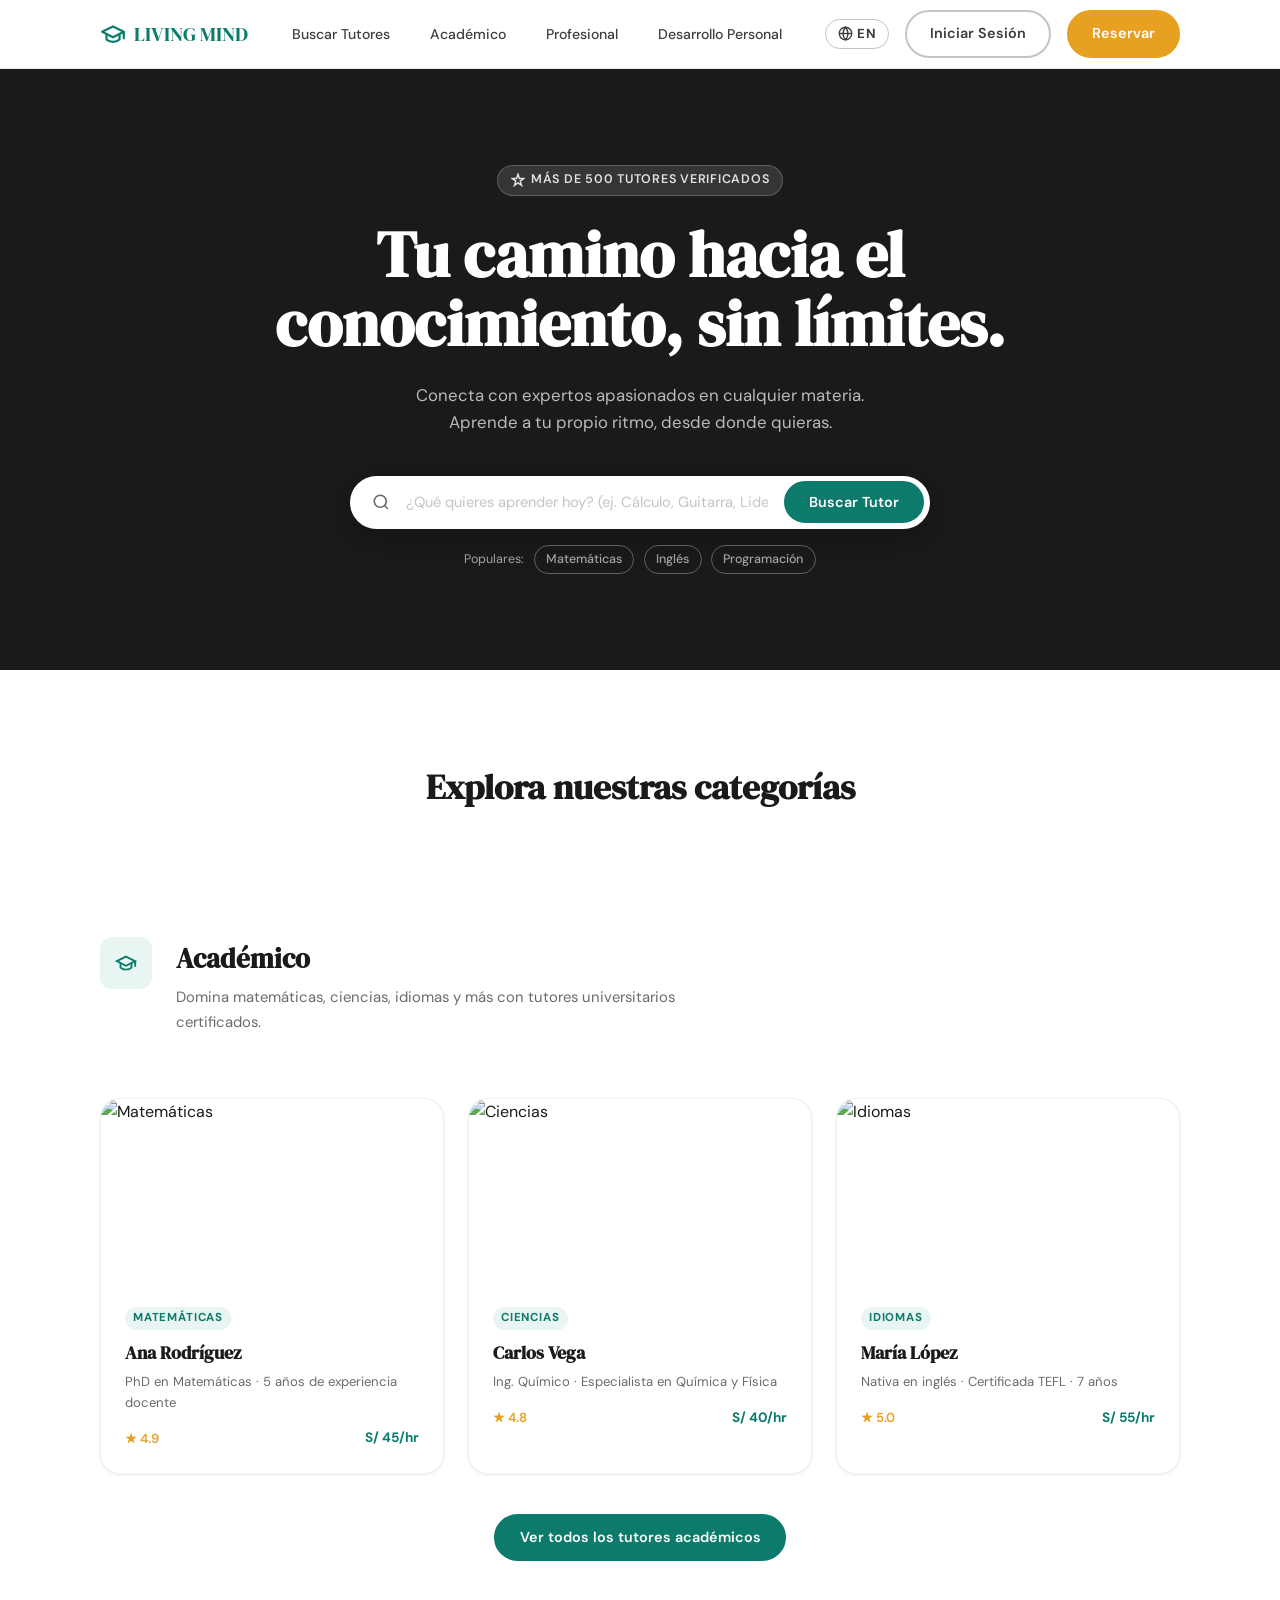
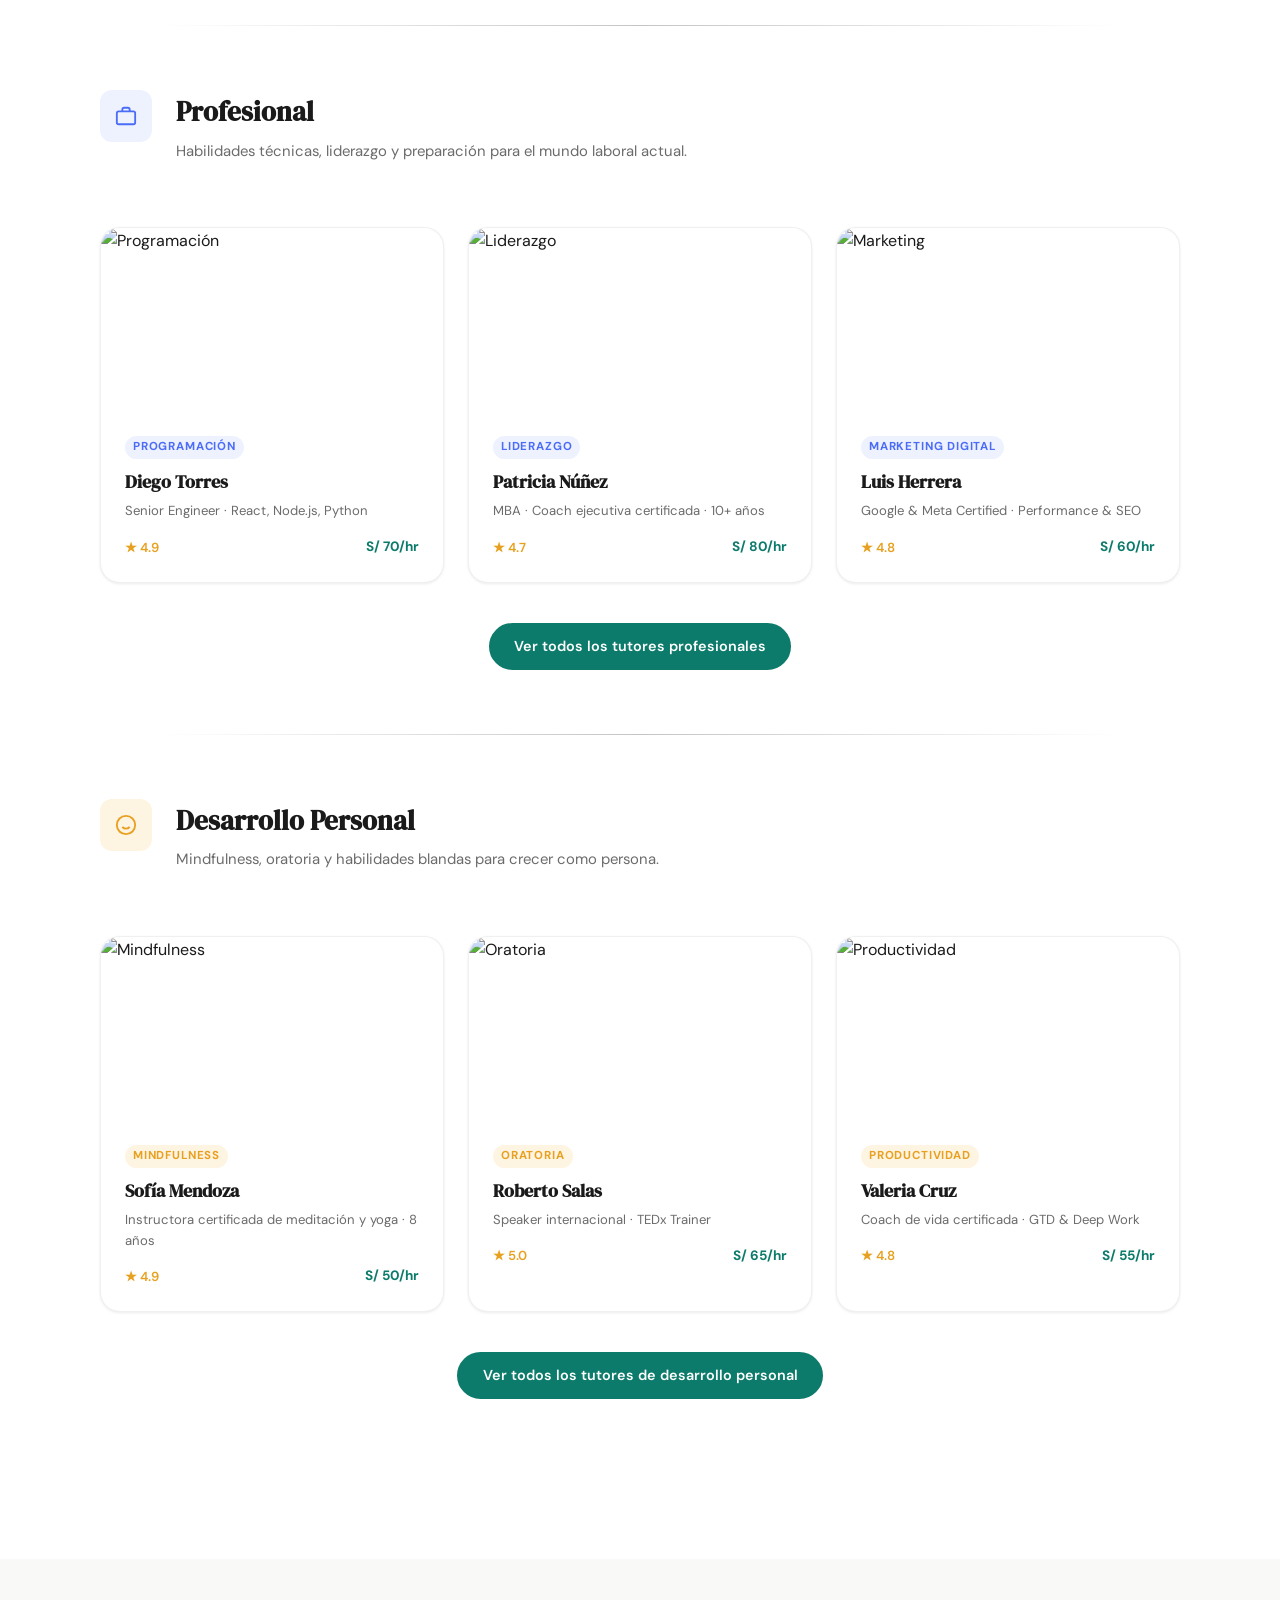
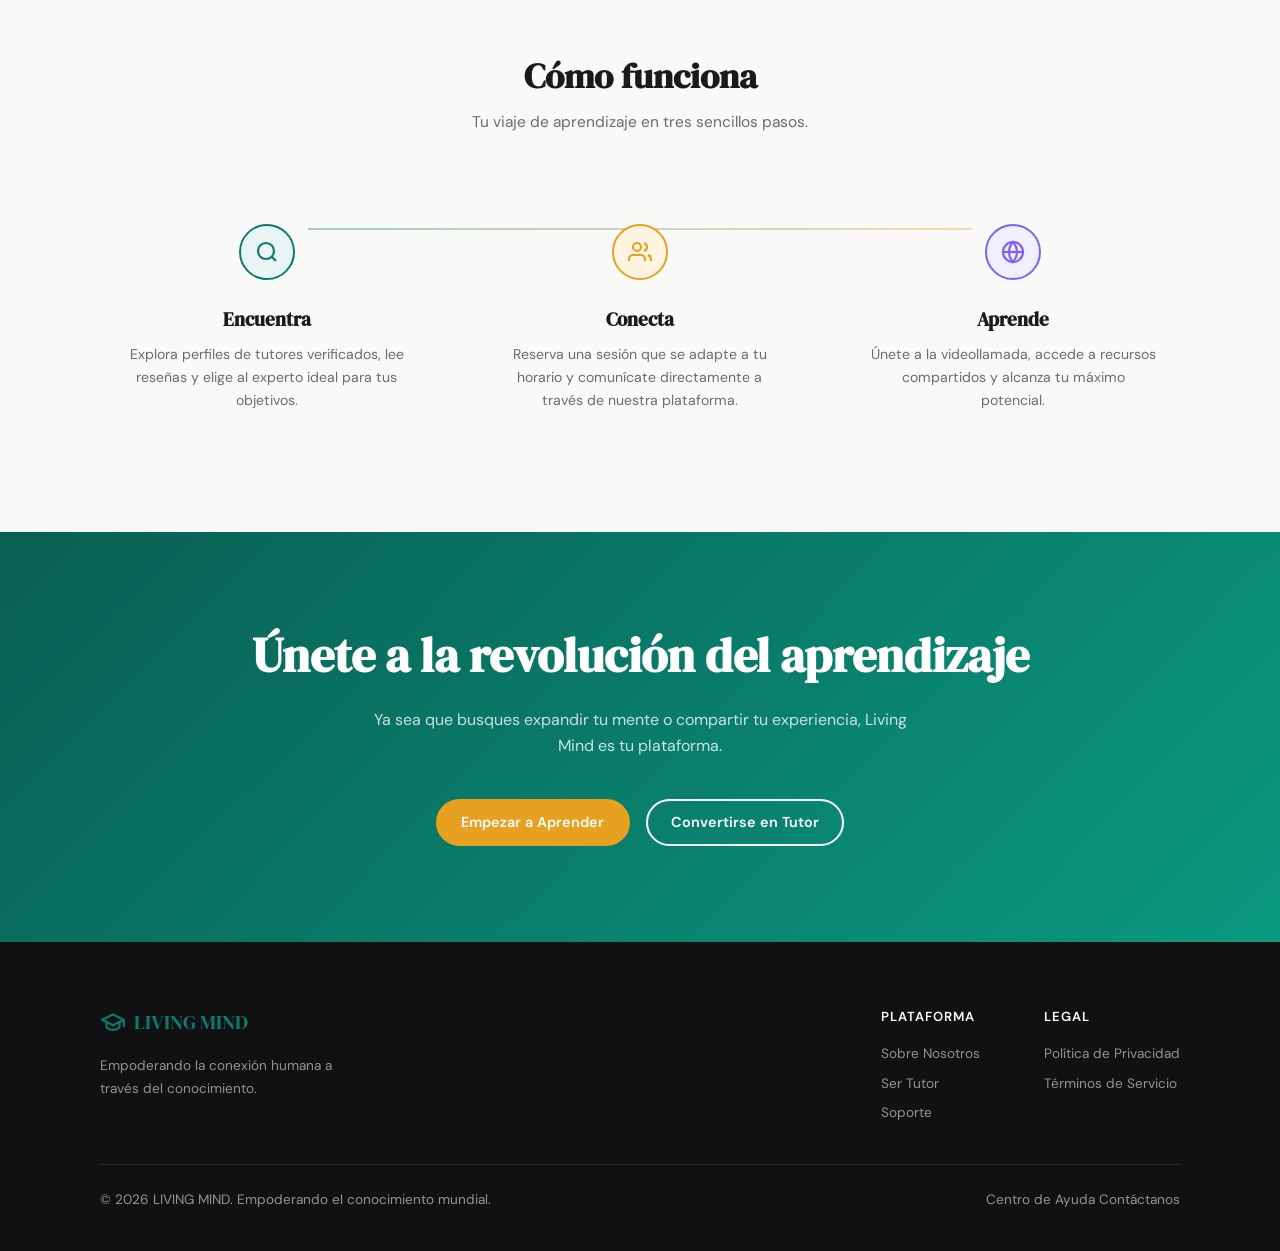
==== index.html @ 23bd5758 "feat: add tutor.html with benefits, steps, and contact form" ====
<!DOCTYPE html>
<html lang="es">
<head>
  <meta charset="UTF-8" />
  <meta name="viewport" content="width=device-width, initial-scale=1.0" />
  <title data-i18n="page-title">LIVING MIND — Tu camino hacia el conocimiento</title>
  <link rel="stylesheet" href="../css/main.css" />
  <link rel="stylesheet" href="../css/index.css" />
</head>
<body>

  <!-- ═══════════════════════════════════════════
       NAVBAR
  ════════════════════════════════════════════ -->
  <header class="navbar">
    <div class="container navbar__inner">

      <!-- LOGO: graduation cap icon (same as Académico card) -->
      <a href="index.html" class="navbar__logo">
        <svg width="28" height="28" viewBox="0 0 24 24" fill="none"
             stroke="currentColor" stroke-width="2" stroke-linecap="round" stroke-linejoin="round">
          <path d="M22 10v6M2 10l10-5 10 5-10 5z"/>
          <path d="M6 12v5c3 3 9 3 12 0v-5"/>
        </svg>
        LIVING MIND
      </a>

      <nav class="navbar__nav">
        <a href="#find-tutors"     data-i18n="nav-find">Find Tutors</a>
        <a href="#academic"        data-i18n="nav-academic">Academic</a>
        <a href="#professional"    data-i18n="nav-professional">Professional</a>
        <a href="#personal-growth" data-i18n="nav-growth">Personal Growth</a>
      </nav>

      <div class="navbar__actions">
        <!-- Language toggle -->
        <button id="lang-toggle" class="btn btn-lang" aria-label="Switch language">
          <svg width="15" height="15" viewBox="0 0 24 24" fill="none" stroke="currentColor" stroke-width="2.2">
            <circle cx="12" cy="12" r="10"/>
            <path d="M12 2a15.3 15.3 0 0 1 4 10 15.3 15.3 0 0 1-4 10A15.3 15.3 0 0 1 8 12 15.3 15.3 0 0 1 12 2z"/>
            <path d="M2 12h20"/>
          </svg>
          <span id="lang-label">EN</span>
        </button>

        <a href="#" class="btn btn-outline" style="border-color:var(--color-gray-300);color:var(--color-gray-700);" data-i18n="btn-signin">Sign In</a>
        <a href="#" class="btn btn-amber" style="background:var(--color-amber);color:#fff;border-color:var(--color-amber);" data-i18n="btn-booknow">Book Now</a>
      </div>
    </div>
  </header>

  <main>

    <!-- ═══════════════════════════════════════════
         HERO — id for "Find Tutors" nav link
    ════════════════════════════════════════════ -->
    <section class="hero" id="find-tutors">
      <div class="hero__bg"></div>
      <div class="container hero__inner">

        <p class="hero__eyebrow fade-up">
          <svg width="14" height="14" viewBox="0 0 24 24" fill="none" stroke="currentColor" stroke-width="2.5">
            <path d="M12 2l2.4 7.4H22l-6.2 4.5 2.4 7.4L12 17l-6.2 4.3 2.4-7.4L2 9.4h7.6L12 2z"/>
          </svg>
          <span data-i18n="hero-badge">Más de 500 tutores verificados</span>
        </p>

        <h1 class="hero__title fade-up" style="transition-delay:.08s" data-i18n="hero-title">
          Tu camino hacia el conocimiento, sin límites.
        </h1>

        <p class="hero__subtitle fade-up" style="transition-delay:.16s" data-i18n="hero-subtitle">
          Conecta con expertos apasionados en cualquier materia. Aprende a tu propio ritmo, desde donde quieras.
        </p>

        <div class="search-bar fade-up" style="transition-delay:.24s">
          <svg width="18" height="18" viewBox="0 0 24 24" fill="none" stroke="currentColor" stroke-width="2.2">
            <circle cx="11" cy="11" r="8"/><path d="m21 21-4.35-4.35"/>
          </svg>
          <input id="search-input" type="text" data-i18n-placeholder="search-placeholder"
                 placeholder="¿Qué quieres aprender hoy? (ej. Cálculo, Guitarra, Liderazgo)" />
          <button id="search-btn" class="btn btn-teal" data-i18n="btn-search">Buscar Tutor</button>
        </div>

        <div class="popular-tags fade-up" style="transition-delay:.32s">
          <span data-i18n="popular-label">Populares:</span>
          <span class="tag-pill" data-i18n="tag-math">Matemáticas</span>
          <span class="tag-pill" data-i18n="tag-english">Inglés</span>
          <span class="tag-pill" data-i18n="tag-code">Programación</span>
        </div>

      </div>
    </section>

    <!-- ═══════════════════════════════════════════
         CATEGORIES  (3 sections with ids for nav)
    ════════════════════════════════════════════ -->
    <section class="categories" id="categories-section">
      <div class="container">

        <div class="categories__head">
          <h2 class="section-title fade-up" data-i18n="cats-title">Explora nuestras categorías</h2>
        </div>

        <!-- ─── ACADEMIC ─────────────────────────── -->
        <div class="category-block" id="academic">
          <div class="category-block__header fade-up">
            <div class="category-block__icon category-block__icon--teal">
              <svg width="22" height="22" viewBox="0 0 24 24" fill="none" stroke="currentColor" stroke-width="2">
                <path d="M22 10v6M2 10l10-5 10 5-10 5z"/>
                <path d="M6 12v5c3 3 9 3 12 0v-5"/>
              </svg>
            </div>
            <div>
              <h3 data-i18n="cat-academic-title">Académico</h3>
              <p data-i18n="cat-academic-desc">Domina matemáticas, ciencias, idiomas y más con tutores universitarios certificados.</p>
            </div>
          </div>
          <div class="tutor-cards" data-stagger>
            <article class="tutor-card fade-up">
              <img src="https://images.unsplash.com/photo-1509062522246-3755977927d7?w=400&q=80" alt="Matemáticas" loading="lazy"/>
              <div class="tutor-card__body">
                <span class="tutor-card__subject" data-i18n="subj-math">Matemáticas</span>
                <h4>Ana Rodríguez</h4>
                <p data-i18n="tc-math-desc">PhD en Matemáticas · 5 años de experiencia docente</p>
                <div class="tutor-card__meta">
                  <span class="tutor-card__rating">★ 4.9</span>
                  <span class="tutor-card__price">S/ 45/hr</span>
                </div>
              </div>
            </article>
            <article class="tutor-card fade-up">
              <img src="https://images.unsplash.com/photo-1532094349884-543559196de1?w=400&q=80" alt="Ciencias" loading="lazy"/>
              <div class="tutor-card__body">
                <span class="tutor-card__subject" data-i18n="subj-science">Ciencias</span>
                <h4>Carlos Vega</h4>
                <p data-i18n="tc-science-desc">Ing. Químico · Especialista en Química y Física</p>
                <div class="tutor-card__meta">
                  <span class="tutor-card__rating">★ 4.8</span>
                  <span class="tutor-card__price">S/ 40/hr</span>
                </div>
              </div>
            </article>
            <article class="tutor-card fade-up">
              <img src="https://images.unsplash.com/photo-1546410531-bb4caa6b424d?w=400&q=80" alt="Idiomas" loading="lazy"/>
              <div class="tutor-card__body">
                <span class="tutor-card__subject" data-i18n="subj-languages">Idiomas</span>
                <h4>María López</h4>
                <p data-i18n="tc-lang-desc">Nativa en inglés · Certificada TEFL · 7 años</p>
                <div class="tutor-card__meta">
                  <span class="tutor-card__rating">★ 5.0</span>
                  <span class="tutor-card__price">S/ 55/hr</span>
                </div>
              </div>
            </article>
          </div>
          <div class="category-block__cta fade-up">
            <a href="#" class="btn btn-teal" data-i18n="cta-see-all-academic">Ver todos los tutores académicos</a>
          </div>
        </div>

        <div class="category-divider"></div>

        <!-- ─── PROFESSIONAL ──────────────────────── -->
        <div class="category-block" id="professional">
          <div class="category-block__header fade-up">
            <div class="category-block__icon category-block__icon--blue">
              <svg width="22" height="22" viewBox="0 0 24 24" fill="none" stroke="currentColor" stroke-width="2">
                <rect x="2" y="7" width="20" height="14" rx="2"/>
                <path d="M16 7V5a2 2 0 0 0-2-2h-4a2 2 0 0 0-2 2v2"/>
              </svg>
            </div>
            <div>
              <h3 data-i18n="cat-prof-title">Profesional</h3>
              <p data-i18n="cat-prof-desc">Habilidades técnicas, liderazgo y preparación para el mundo laboral actual.</p>
            </div>
          </div>
          <div class="tutor-cards" data-stagger>
            <article class="tutor-card fade-up">
              <img src="https://images.unsplash.com/photo-1517694712202-14dd9538aa97?w=400&q=80" alt="Programación" loading="lazy"/>
              <div class="tutor-card__body">
                <span class="tutor-card__subject tutor-card__subject--blue" data-i18n="subj-programming">Programación</span>
                <h4>Diego Torres</h4>
                <p data-i18n="tc-prog-desc">Senior Engineer · React, Node.js, Python</p>
                <div class="tutor-card__meta">
                  <span class="tutor-card__rating">★ 4.9</span>
                  <span class="tutor-card__price">S/ 70/hr</span>
                </div>
              </div>
            </article>
            <article class="tutor-card fade-up">
              <img src="https://images.unsplash.com/photo-1552664730-d307ca884978?w=400&q=80" alt="Liderazgo" loading="lazy"/>
              <div class="tutor-card__body">
                <span class="tutor-card__subject tutor-card__subject--blue" data-i18n="subj-leadership">Liderazgo</span>
                <h4>Patricia Núñez</h4>
                <p data-i18n="tc-lead-desc">MBA · Coach ejecutiva certificada · 10+ años</p>
                <div class="tutor-card__meta">
                  <span class="tutor-card__rating">★ 4.7</span>
                  <span class="tutor-card__price">S/ 80/hr</span>
                </div>
              </div>
            </article>
            <article class="tutor-card fade-up">
              <img src="https://images.unsplash.com/photo-1460925895917-afdab827c52f?w=400&q=80" alt="Marketing" loading="lazy"/>
              <div class="tutor-card__body">
                <span class="tutor-card__subject tutor-card__subject--blue" data-i18n="subj-marketing">Marketing Digital</span>
                <h4>Luis Herrera</h4>
                <p data-i18n="tc-mkt-desc">Google & Meta Certified · Performance & SEO</p>
                <div class="tutor-card__meta">
                  <span class="tutor-card__rating">★ 4.8</span>
                  <span class="tutor-card__price">S/ 60/hr</span>
                </div>
              </div>
            </article>
          </div>
          <div class="category-block__cta fade-up">
            <a href="#" class="btn btn-teal" data-i18n="cta-see-all-prof">Ver todos los tutores profesionales</a>
          </div>
        </div>

        <div class="category-divider"></div>

        <!-- ─── PERSONAL GROWTH ────────────────────── -->
        <div class="category-block" id="personal-growth">
          <div class="category-block__header fade-up">
            <div class="category-block__icon category-block__icon--amber">
              <svg width="22" height="22" viewBox="0 0 24 24" fill="none" stroke="currentColor" stroke-width="2">
                <path d="M12 22c5.523 0 10-4.477 10-10S17.523 2 12 2 2 6.477 2 12s4.477 10 10 10z"/>
                <path d="M8 14s1.5 2 4 2 4-2 4-2"/>
                <line x1="9" y1="9" x2="9.01" y2="9"/><line x1="15" y1="9" x2="15.01" y2="9"/>
              </svg>
            </div>
            <div>
              <h3 data-i18n="cat-growth-title">Desarrollo Personal</h3>
              <p data-i18n="cat-growth-desc">Mindfulness, oratoria y habilidades blandas para crecer como persona.</p>
            </div>
          </div>
          <div class="tutor-cards" data-stagger>
            <article class="tutor-card fade-up">
              <img src="https://images.unsplash.com/photo-1506126613408-eca07ce68773?w=400&q=80" alt="Mindfulness" loading="lazy"/>
              <div class="tutor-card__body">
                <span class="tutor-card__subject tutor-card__subject--amber" data-i18n="subj-mindfulness">Mindfulness</span>
                <h4>Sofía Mendoza</h4>
                <p data-i18n="tc-mind-desc">Instructora certificada de meditación y yoga · 8 años</p>
                <div class="tutor-card__meta">
                  <span class="tutor-card__rating">★ 4.9</span>
                  <span class="tutor-card__price">S/ 50/hr</span>
                </div>
              </div>
            </article>
            <article class="tutor-card fade-up">
              <img src="https://images.unsplash.com/photo-1475721027785-f74eccf877e2?w=400&q=80" alt="Oratoria" loading="lazy"/>
              <div class="tutor-card__body">
                <span class="tutor-card__subject tutor-card__subject--amber" data-i18n="subj-public-speaking">Oratoria</span>
                <h4>Roberto Salas</h4>
                <p data-i18n="tc-ora-desc">Speaker internacional · TEDx Trainer</p>
                <div class="tutor-card__meta">
                  <span class="tutor-card__rating">★ 5.0</span>
                  <span class="tutor-card__price">S/ 65/hr</span>
                </div>
              </div>
            </article>
            <article class="tutor-card fade-up">
              <img src="https://images.unsplash.com/photo-1516534775068-ba3e7458af70?w=400&q=80" alt="Productividad" loading="lazy"/>
              <div class="tutor-card__body">
                <span class="tutor-card__subject tutor-card__subject--amber" data-i18n="subj-productivity">Productividad</span>
                <h4>Valeria Cruz</h4>
                <p data-i18n="tc-prod-desc">Coach de vida certificada · GTD & Deep Work</p>
                <div class="tutor-card__meta">
                  <span class="tutor-card__rating">★ 4.8</span>
                  <span class="tutor-card__price">S/ 55/hr</span>
                </div>
              </div>
            </article>
          </div>
          <div class="category-block__cta fade-up">
            <a href="#" class="btn btn-teal" data-i18n="cta-see-all-growth">Ver todos los tutores de desarrollo personal</a>
          </div>
        </div>

      </div>
    </section>

    <!-- ═══════════════════════════════════════════
         HOW IT WORKS
    ════════════════════════════════════════════ -->
    <section class="how-it-works">
      <div class="container">

        <div class="how-it-works__head">
          <h2 class="section-title fade-up" data-i18n="hiw-title">Cómo funciona</h2>
          <p class="section-subtitle fade-up" style="transition-delay:.08s;margin-top:.75rem" data-i18n="hiw-subtitle">
            Tu viaje de aprendizaje en tres sencillos pasos.
          </p>
        </div>

        <div class="steps" data-stagger>

          <div class="step fade-up">
            <div class="step__icon step__icon--teal">
              <svg viewBox="0 0 24 24" fill="none" stroke="currentColor" stroke-width="2.2">
                <circle cx="11" cy="11" r="8"/><path d="m21 21-4.35-4.35"/>
              </svg>
            </div>
            <h3 data-i18n="step1-title">Encuentra</h3>
            <p data-i18n="step1-desc">Explora perfiles de tutores verificados, lee reseñas y elige al experto ideal para tus objetivos.</p>
          </div>

          <div class="step fade-up">
            <div class="step__icon step__icon--amber">
              <svg viewBox="0 0 24 24" fill="none" stroke="currentColor" stroke-width="2.2">
                <path d="M17 21v-2a4 4 0 0 0-4-4H5a4 4 0 0 0-4 4v2"/><circle cx="9" cy="7" r="4"/>
                <path d="M23 21v-2a4 4 0 0 0-3-3.87M16 3.13a4 4 0 0 1 0 7.75"/>
              </svg>
            </div>
            <h3 data-i18n="step2-title">Conecta</h3>
            <p data-i18n="step2-desc">Reserva una sesión que se adapte a tu horario y comunícate directamente a través de nuestra plataforma.</p>
          </div>

          <div class="step fade-up">
            <div class="step__icon step__icon--purple">
              <svg viewBox="0 0 24 24" fill="none" stroke="currentColor" stroke-width="2.2">
                <circle cx="12" cy="12" r="10"/>
                <path d="M12 2a15.3 15.3 0 0 1 4 10 15.3 15.3 0 0 1-4 10A15.3 15.3 0 0 1 8 12a15.3 15.3 0 0 1 4-10z"/>
                <path d="M2 12h20"/>
              </svg>
            </div>
            <h3 data-i18n="step3-title">Aprende</h3>
            <p data-i18n="step3-desc">Únete a la videollamada, accede a recursos compartidos y alcanza tu máximo potencial.</p>
          </div>

        </div>
      </div>
    </section>

    <!-- ═══════════════════════════════════════════
         CTA BANNER
    ════════════════════════════════════════════ -->
    <section class="cta-banner">
      <div class="container cta-banner__inner fade-up">
        <h2 data-i18n="cta-title">Únete a la revolución del aprendizaje</h2>
        <p data-i18n="cta-desc">Ya sea que busques expandir tu mente o compartir tu experiencia, Living Mind es tu plataforma.</p>
        <div class="cta-banner__btns">
          <a href="#find-tutors" class="btn btn-primary" data-i18n="cta-start">Empezar a Aprender</a>
          <a href="tutor.html"   class="btn btn-outline-white" data-i18n="cta-tutor">Convertirse en Tutor</a>
        </div>
      </div>
    </section>

  </main>

  <!-- ═══════════════════════════════════════════
       FOOTER
  ════════════════════════════════════════════ -->
  <footer class="footer">
    <div class="container">
      <div class="footer__grid">

        <div class="footer__brand">
          <a href="index.html" class="navbar__logo">
            <svg width="26" height="26" viewBox="0 0 24 24" fill="none" stroke="currentColor" stroke-width="2" stroke-linecap="round" stroke-linejoin="round">
              <path d="M22 10v6M2 10l10-5 10 5-10 5z"/>
              <path d="M6 12v5c3 3 9 3 12 0v-5"/>
            </svg>
            LIVING MIND
          </a>
          <p data-i18n="footer-brand-desc">Empowering human connection through knowledge.</p>
        </div>

        <div class="footer__col">
          <h4 data-i18n="footer-platform">Plataforma</h4>
          <ul>
            <li><a href="#" data-i18n="footer-about">About Us</a></li>
            <li><a href="tutor.html" data-i18n="footer-become">Become a Tutor</a></li>
            <li><a href="#" data-i18n="footer-support">Support</a></li>
          </ul>
        </div>

        <div class="footer__col">
          <h4 data-i18n="footer-legal">Legal</h4>
          <ul>
            <li><a href="#" data-i18n="footer-privacy">Privacy Policy</a></li>
            <li><a href="#" data-i18n="footer-terms">Terms of Service</a></li>
          </ul>
        </div>

      </div>

      <div class="footer__bottom">
        <p data-i18n="footer-copy">© 2026 LIVING MIND. Empowering knowledge worldwide.</p>
        <div class="footer__help">
          <a href="#" data-i18n="footer-help">Help Center</a>
          <a href="tutor.html#contact" data-i18n="footer-contact">Contact Us</a>
        </div>
      </div>
    </div>
  </footer>

  <script src="../js/i18n.js"></script>
  <script src="../js/main.js"></script>
  <script src="../js/index.js"></script>
</body>
</html>
---- css/main.css ----
/* =============================================
   LIVING MIND — Design Tokens & Global Styles
   ============================================= */

@import url('https://fonts.googleapis.com/css2?family=DM+Serif+Display:ital@0;1&family=DM+Sans:wght@300;400;500;600&display=swap');

:root {
  /* Colors */
  --color-teal:        #0d7b6b;
  --color-teal-dark:   #095f52;
  --color-teal-light:  #e8f5f2;
  --color-amber:       #e8a020;
  --color-amber-dark:  #c98510;
  --color-charcoal:    #1a1a1a;
  --color-gray-700:    #3d3d3d;
  --color-gray-500:    #6b6b6b;
  --color-gray-300:    #c4c4c4;
  --color-gray-100:    #f5f5f5;
  --color-white:       #ffffff;
  --color-bg:          #f9faf8;

  /* Typography */
  --font-display: 'DM Serif Display', Georgia, serif;
  --font-body:    'DM Sans', sans-serif;

  /* Spacing */
  --space-xs:  0.5rem;
  --space-sm:  1rem;
  --space-md:  1.5rem;
  --space-lg:  2.5rem;
  --space-xl:  4rem;
  --space-2xl: 6rem;

  /* Border radius */
  --radius-sm:   6px;
  --radius-md:   12px;
  --radius-lg:   20px;
  --radius-pill: 9999px;

  /* Shadows */
  --shadow-sm:  0 1px 3px rgba(0,0,0,.08);
  --shadow-md:  0 4px 16px rgba(0,0,0,.10);
  --shadow-lg:  0 12px 40px rgba(0,0,0,.12);

  /* Transitions */
  --transition: 0.25s cubic-bezier(.4,0,.2,1);
}

/* ── Reset ── */
*, *::before, *::after { box-sizing: border-box; margin: 0; padding: 0; }

html { scroll-behavior: smooth; }

body {
  font-family: var(--font-body);
  background-color: var(--color-bg);
  color: var(--color-charcoal);
  font-size: 1rem;
  line-height: 1.6;
  -webkit-font-smoothing: antialiased;
}

img { display: block; max-width: 100%; }
a  { text-decoration: none; color: inherit; }
ul { list-style: none; }

/* ── Container ── */
.container {
  width: 100%;
  max-width: 1160px;
  margin-inline: auto;
  padding-inline: var(--space-lg);
}

/* ── Buttons ── */
.btn {
  display: inline-flex;
  align-items: center;
  gap: 0.4em;
  padding: 0.7em 1.6em;
  border-radius: var(--radius-pill);
  font-family: var(--font-body);
  font-size: 0.9rem;
  font-weight: 600;
  cursor: pointer;
  border: 2px solid transparent;
  transition: background var(--transition), color var(--transition), transform var(--transition), box-shadow var(--transition);
  white-space: nowrap;
}

.btn:active { transform: scale(0.97); }

.btn-primary {
  background: var(--color-amber);
  color: var(--color-white);
  border-color: var(--color-amber);
}
.btn-primary:hover {
  background: var(--color-amber-dark);
  border-color: var(--color-amber-dark);
  box-shadow: 0 4px 18px rgba(232,160,32,.35);
}

.btn-teal {
  background: var(--color-teal);
  color: var(--color-white);
  border-color: var(--color-teal);
}
.btn-teal:hover {
  background: var(--color-teal-dark);
  border-color: var(--color-teal-dark);
  box-shadow: 0 4px 18px rgba(13,123,107,.30);
}

.btn-outline {
  background: transparent;
  color: var(--color-charcoal);
  border-color: var(--color-charcoal);
}
.btn-outline:hover {
  background: var(--color-charcoal);
  color: var(--color-white);
}

.btn-outline-white {
  background: transparent;
  color: var(--color-white);
  border-color: var(--color-white);
}
.btn-outline-white:hover {
  background: var(--color-white);
  color: var(--color-teal-dark);
}

/* ── Navbar (shared) ── */
.navbar {
  position: sticky;
  top: 0;
  z-index: 100;
  background: var(--color-white);
  border-bottom: 1px solid rgba(0,0,0,.07);
  backdrop-filter: blur(8px);
}

.navbar__inner {
  display: flex;
  align-items: center;
  justify-content: space-between;
  height: 68px;
}

.navbar__logo {
  font-family: var(--font-display);
  font-size: 1.25rem;
  color: var(--color-teal);
  display: flex;
  align-items: center;
  gap: 0.5rem;
}

.navbar__logo svg { width: 26px; height: 26px; }

.navbar__nav {
  display: flex;
  align-items: center;
  gap: var(--space-lg);
}

.navbar__nav a {
  font-size: 0.88rem;
  font-weight: 500;
  color: var(--color-gray-700);
  transition: color var(--transition);
}
.navbar__nav a:hover { color: var(--color-teal); }

.navbar__actions {
  display: flex;
  align-items: center;
  gap: var(--space-sm);
}

/* ── Language toggle button ── */
.btn-lang {
  background: transparent;
  border: 1.5px solid var(--color-gray-300);
  color: var(--color-gray-700);
  padding: 0.45em 0.9em;
  font-size: 0.82rem;
  font-weight: 700;
  letter-spacing: .04em;
  border-radius: var(--radius-pill);
  gap: 0.3em;
}
.btn-lang:hover {
  border-color: var(--color-teal);
  color: var(--color-teal);
  background: var(--color-teal-light);
}
.btn-lang svg { flex-shrink: 0; }

/* ── Section headings ── */
.section-title {
  font-family: var(--font-display);
  font-size: clamp(1.6rem, 3vw, 2.2rem);
  line-height: 1.2;
  color: var(--color-charcoal);
}

.section-subtitle {
  font-size: 0.97rem;
  color: var(--color-gray-500);
  max-width: 560px;
  margin-inline: auto;
  line-height: 1.7;
}

/* ── Footer (shared) ── */
.footer {
  background: #111;
  color: rgba(255,255,255,.55);
  padding: var(--space-xl) 0 var(--space-lg);
  font-size: 0.85rem;
}

.footer__grid {
  display: grid;
  grid-template-columns: 1fr auto auto;
  gap: var(--space-xl);
  padding-bottom: var(--space-lg);
  border-bottom: 1px solid rgba(255,255,255,.1);
}

.footer__brand .navbar__logo { color: var(--color-teal); margin-bottom: var(--space-sm); }
.footer__brand p { max-width: 240px; line-height: 1.7; }

.footer__col h4 {
  color: var(--color-white);
  font-size: 0.82rem;
  font-weight: 600;
  text-transform: uppercase;
  letter-spacing: .08em;
  margin-bottom: var(--space-sm);
}

.footer__col ul { display: flex; flex-direction: column; gap: 0.5rem; }
.footer__col a { transition: color var(--transition); }
.footer__col a:hover { color: var(--color-white); }

.footer__bottom {
  padding-top: var(--space-md);
  display: flex;
  align-items: center;
  justify-content: space-between;
  flex-wrap: wrap;
  gap: var(--space-sm);
}

.footer__legal { display: flex; gap: var(--space-md); }
.footer__legal a:hover { color: var(--color-white); }

/* ── Fade-in animation ── */
.fade-up {
  opacity: 0;
  transform: translateY(28px);
  transition: opacity 0.55s ease, transform 0.55s ease;
}
.fade-up.visible {
  opacity: 1;
  transform: translateY(0);
}

/* ── Responsive ── */
@media (max-width: 768px) {
  .navbar__nav { display: none; }
  .container { padding-inline: var(--space-md); }
  .footer__grid { grid-template-columns: 1fr; gap: var(--space-lg); }
}
---- css/index.css ----
/* =============================================
   LIVING MIND — index.html specific styles
   ============================================= */

/* ── Hero ── */
.hero {
  position: relative;
  min-height: 520px;
  display: flex;
  align-items: center;
  overflow: hidden;
  background: var(--color-charcoal);
}

.hero__bg {
  position: absolute;
  inset: 0;
  background-image: url('https://images.unsplash.com/photo-1522202176988-66273c2fd55f?w=1400&q=80');
  background-size: cover;
  background-position: center top;
  opacity: .22;
}

.hero__inner {
  position: relative;
  z-index: 1;
  text-align: center;
  padding: var(--space-2xl) 0;
}

.hero__eyebrow {
  display: inline-flex;
  align-items: center;
  gap: 0.4rem;
  background: rgba(255,255,255,.12);
  border: 1px solid rgba(255,255,255,.2);
  border-radius: var(--radius-pill);
  padding: 0.35em 1em;
  font-size: 0.78rem;
  font-weight: 600;
  color: rgba(255,255,255,.85);
  letter-spacing: .06em;
  text-transform: uppercase;
  margin-bottom: var(--space-md);
}

.hero__title {
  font-family: var(--font-display);
  font-size: clamp(2.4rem, 6vw, 4rem);
  line-height: 1.08;
  color: var(--color-white);
  max-width: 740px;
  margin-inline: auto;
  margin-bottom: var(--space-md);
}

.hero__subtitle {
  font-size: 1.05rem;
  color: rgba(255,255,255,.7);
  max-width: 520px;
  margin-inline: auto;
  margin-bottom: var(--space-lg);
}

/* ── Search bar ── */
.search-bar {
  display: flex;
  align-items: center;
  background: var(--color-white);
  border-radius: var(--radius-pill);
  max-width: 580px;
  margin-inline: auto;
  padding: 0.35rem 0.35rem 0.35rem 1.4rem;
  box-shadow: 0 8px 32px rgba(0,0,0,.25);
  gap: var(--space-sm);
}

.search-bar svg {
  color: var(--color-gray-500);
  flex-shrink: 0;
}

.search-bar input {
  flex: 1;
  border: none;
  outline: none;
  font-family: var(--font-body);
  font-size: 0.92rem;
  color: var(--color-charcoal);
  background: transparent;
}

.search-bar input::placeholder { color: var(--color-gray-300); }

.search-bar .btn { flex-shrink: 0; border-radius: var(--radius-pill); }

/* ── Popular tags ── */
.popular-tags {
  display: flex;
  align-items: center;
  justify-content: center;
  gap: 0.6rem;
  margin-top: var(--space-sm);
  flex-wrap: wrap;
}

.popular-tags span { font-size: 0.78rem; color: rgba(255,255,255,.6); }

.tag-pill {
  padding: 0.3em 0.9em;
  border-radius: var(--radius-pill);
  border: 1px solid rgba(255,255,255,.3);
  color: rgba(255,255,255,.85);
  font-size: 0.8rem;
  font-weight: 500;
  cursor: pointer;
  transition: background var(--transition), border-color var(--transition);
}
.tag-pill:hover {
  background: rgba(255,255,255,.15);
  border-color: rgba(255,255,255,.5);
}

/* ── Categories section ── */
.categories {
  padding: var(--space-2xl) 0;
  background: var(--color-white);
}

.categories__head {
  text-align: center;
  margin-bottom: var(--space-xl);
}

.categories__grid {
  display: grid;
  grid-template-columns: 1fr 1fr;
  grid-template-rows: auto auto;
  gap: var(--space-md);
  max-width: 900px;
  margin-inline: auto;
}

.cat-card {
  position: relative;
  border-radius: var(--radius-lg);
  overflow: hidden;
  cursor: pointer;
}

.cat-card--large { grid-row: span 2; min-height: 380px; }
.cat-card--small { min-height: 175px; }

.cat-card__img {
  width: 100%;
  height: 100%;
  object-fit: cover;
  transition: transform 0.45s ease;
}

.cat-card:hover .cat-card__img { transform: scale(1.04); }

.cat-card__overlay {
  position: absolute;
  inset: 0;
  background: linear-gradient(to top, rgba(0,0,0,.72) 0%, transparent 55%);
  display: flex;
  flex-direction: column;
  justify-content: flex-end;
  padding: var(--space-md);
}

.cat-card__icon {
  width: 40px;
  height: 40px;
  background: rgba(255,255,255,.18);
  backdrop-filter: blur(4px);
  border-radius: var(--radius-sm);
  display: flex;
  align-items: center;
  justify-content: center;
  margin-bottom: 0.6rem;
  border: 1px solid rgba(255,255,255,.25);
}

.cat-card__icon svg { color: var(--color-white); width: 20px; height: 20px; }

.cat-card h3 {
  font-family: var(--font-display);
  font-size: 1.35rem;
  color: var(--color-white);
  margin-bottom: 0.3rem;
}

.cat-card p {
  font-size: 0.82rem;
  color: rgba(255,255,255,.75);
}

/* Professional card — light BG */
.cat-card--light {
  background: #eef5ff;
}

.cat-card--light .cat-card__overlay {
  background: none;
  justify-content: flex-start;
  padding: var(--space-md);
  gap: 0.5rem;
}

.cat-card--light .cat-card__icon {
  background: rgba(100,130,230,.15);
  border-color: rgba(100,130,230,.25);
  margin-bottom: 0;
}

.cat-card--light .cat-card__icon svg { color: #4a6cf7; }
.cat-card--light h3 { color: var(--color-charcoal); font-size: 1.2rem; }
.cat-card--light p  { color: var(--color-gray-500); }

/* ── How it works ── */
.how-it-works {
  padding: var(--space-2xl) 0;
  background: var(--color-bg);
}

.how-it-works__head {
  text-align: center;
  margin-bottom: var(--space-xl);
}

.steps {
  display: grid;
  grid-template-columns: repeat(3, 1fr);
  gap: var(--space-lg);
  position: relative;
}

.steps::before {
  content: '';
  position: absolute;
  top: 28px;
  left: calc(16.66% + 28px);
  right: calc(16.66% + 28px);
  height: 2px;
  background: linear-gradient(to right, var(--color-teal) 0%, var(--color-amber) 100%);
  opacity: .35;
}

.step {
  text-align: center;
  padding: var(--space-md);
}

.step__icon {
  width: 56px;
  height: 56px;
  border-radius: 50%;
  display: flex;
  align-items: center;
  justify-content: center;
  margin-inline: auto;
  margin-bottom: var(--space-md);
  border: 2px solid transparent;
}

.step__icon--teal   { background: var(--color-teal-light); border-color: var(--color-teal); color: var(--color-teal); }
.step__icon--amber  { background: #fef4e2;                  border-color: var(--color-amber); color: var(--color-amber); }
.step__icon--purple { background: #f0eeff;                  border-color: #7c62f4; color: #7c62f4; }

.step__icon svg { width: 24px; height: 24px; }

.step h3 { font-family: var(--font-display); font-size: 1.2rem; margin-bottom: 0.5rem; }
.step p   { font-size: 0.88rem; color: var(--color-gray-500); line-height: 1.65; }

/* ── CTA Banner ── */
.cta-banner {
  background: linear-gradient(135deg, var(--color-teal-dark) 0%, #0a9980 100%);
  padding: var(--space-2xl) 0;
}

.cta-banner__inner {
  text-align: center;
  color: var(--color-white);
}

.cta-banner h2 {
  font-family: var(--font-display);
  font-size: clamp(2rem, 4vw, 3rem);
  margin-bottom: var(--space-md);
  line-height: 1.15;
}

.cta-banner p {
  max-width: 540px;
  margin-inline: auto;
  color: rgba(255,255,255,.78);
  margin-bottom: var(--space-lg);
  font-size: 1rem;
}

.cta-banner__btns {
  display: flex;
  gap: var(--space-sm);
  justify-content: center;
  flex-wrap: wrap;
}

/* ── Responsive ── */
@media (max-width: 768px) {
  .categories__grid { grid-template-columns: 1fr; }
  .cat-card--large  { grid-row: span 1; min-height: 240px; }
  .steps { grid-template-columns: 1fr; }
  .steps::before { display: none; }
}

/* ══════════════════════════════════════════════
   CATEGORY BLOCKS (Academic / Professional / Growth)
   ══════════════════════════════════════════════ */

.category-block {
  padding: var(--space-xl) 0;
  scroll-margin-top: 80px; /* offset for sticky navbar */
}

.category-divider {
  height: 1px;
  background: linear-gradient(to right, transparent, var(--color-gray-300), transparent);
  margin: 0 var(--space-xl);
}

.category-block__header {
  display: flex;
  align-items: flex-start;
  gap: var(--space-md);
  margin-bottom: var(--space-xl);
}

.category-block__icon {
  width: 52px;
  height: 52px;
  border-radius: var(--radius-md);
  display: flex;
  align-items: center;
  justify-content: center;
  flex-shrink: 0;
}

.category-block__icon--teal  { background: var(--color-teal-light); color: var(--color-teal); }
.category-block__icon--blue  { background: #eef2ff; color: #4a6cf7; }
.category-block__icon--amber { background: #fef4e2; color: var(--color-amber); }

.category-block__header h3 {
  font-family: var(--font-display);
  font-size: 1.7rem;
  color: var(--color-charcoal);
  margin-bottom: 0.3rem;
}

.category-block__header p {
  font-size: 0.93rem;
  color: var(--color-gray-500);
  line-height: 1.65;
  max-width: 520px;
}

/* ── Tutor cards grid ── */
.tutor-cards {
  display: grid;
  grid-template-columns: repeat(3, 1fr);
  gap: var(--space-md);
  margin-bottom: var(--space-lg);
}

.tutor-card {
  background: var(--color-white);
  border-radius: var(--radius-lg);
  overflow: hidden;
  border: 1px solid rgba(0,0,0,.06);
  box-shadow: var(--shadow-sm);
  transition: box-shadow var(--transition), transform var(--transition);
  cursor: pointer;
}

.tutor-card:hover {
  box-shadow: var(--shadow-md);
  transform: translateY(-4px);
}

.tutor-card img {
  width: 100%;
  height: 180px;
  object-fit: cover;
  display: block;
  transition: transform 0.4s ease;
}

.tutor-card:hover img { transform: scale(1.04); }

.tutor-card__body {
  padding: var(--space-md);
}

.tutor-card__subject {
  display: inline-block;
  font-size: 0.72rem;
  font-weight: 700;
  text-transform: uppercase;
  letter-spacing: .07em;
  padding: 0.2em 0.7em;
  border-radius: var(--radius-pill);
  background: var(--color-teal-light);
  color: var(--color-teal);
  margin-bottom: 0.6rem;
}

.tutor-card__subject--blue  { background: #eef2ff; color: #4a6cf7; }
.tutor-card__subject--amber { background: #fef4e2; color: var(--color-amber); }

.tutor-card h4 {
  font-family: var(--font-display);
  font-size: 1.1rem;
  color: var(--color-charcoal);
  margin-bottom: 0.3rem;
}

.tutor-card p {
  font-size: 0.82rem;
  color: var(--color-gray-500);
  line-height: 1.55;
  margin-bottom: 0.9rem;
}

.tutor-card__meta {
  display: flex;
  align-items: center;
  justify-content: space-between;
}

.tutor-card__rating {
  font-size: 0.82rem;
  font-weight: 600;
  color: var(--color-amber);
}

.tutor-card__price {
  font-size: 0.85rem;
  font-weight: 700;
  color: var(--color-teal);
}

.category-block__cta {
  text-align: center;
  margin-top: var(--space-md);
}

/* ── Responsive tutor cards ── */
@media (max-width: 900px) {
  .tutor-cards { grid-template-columns: 1fr 1fr; }
}
@media (max-width: 600px) {
  .tutor-cards { grid-template-columns: 1fr; }
  .category-block__header { flex-direction: column; }
}
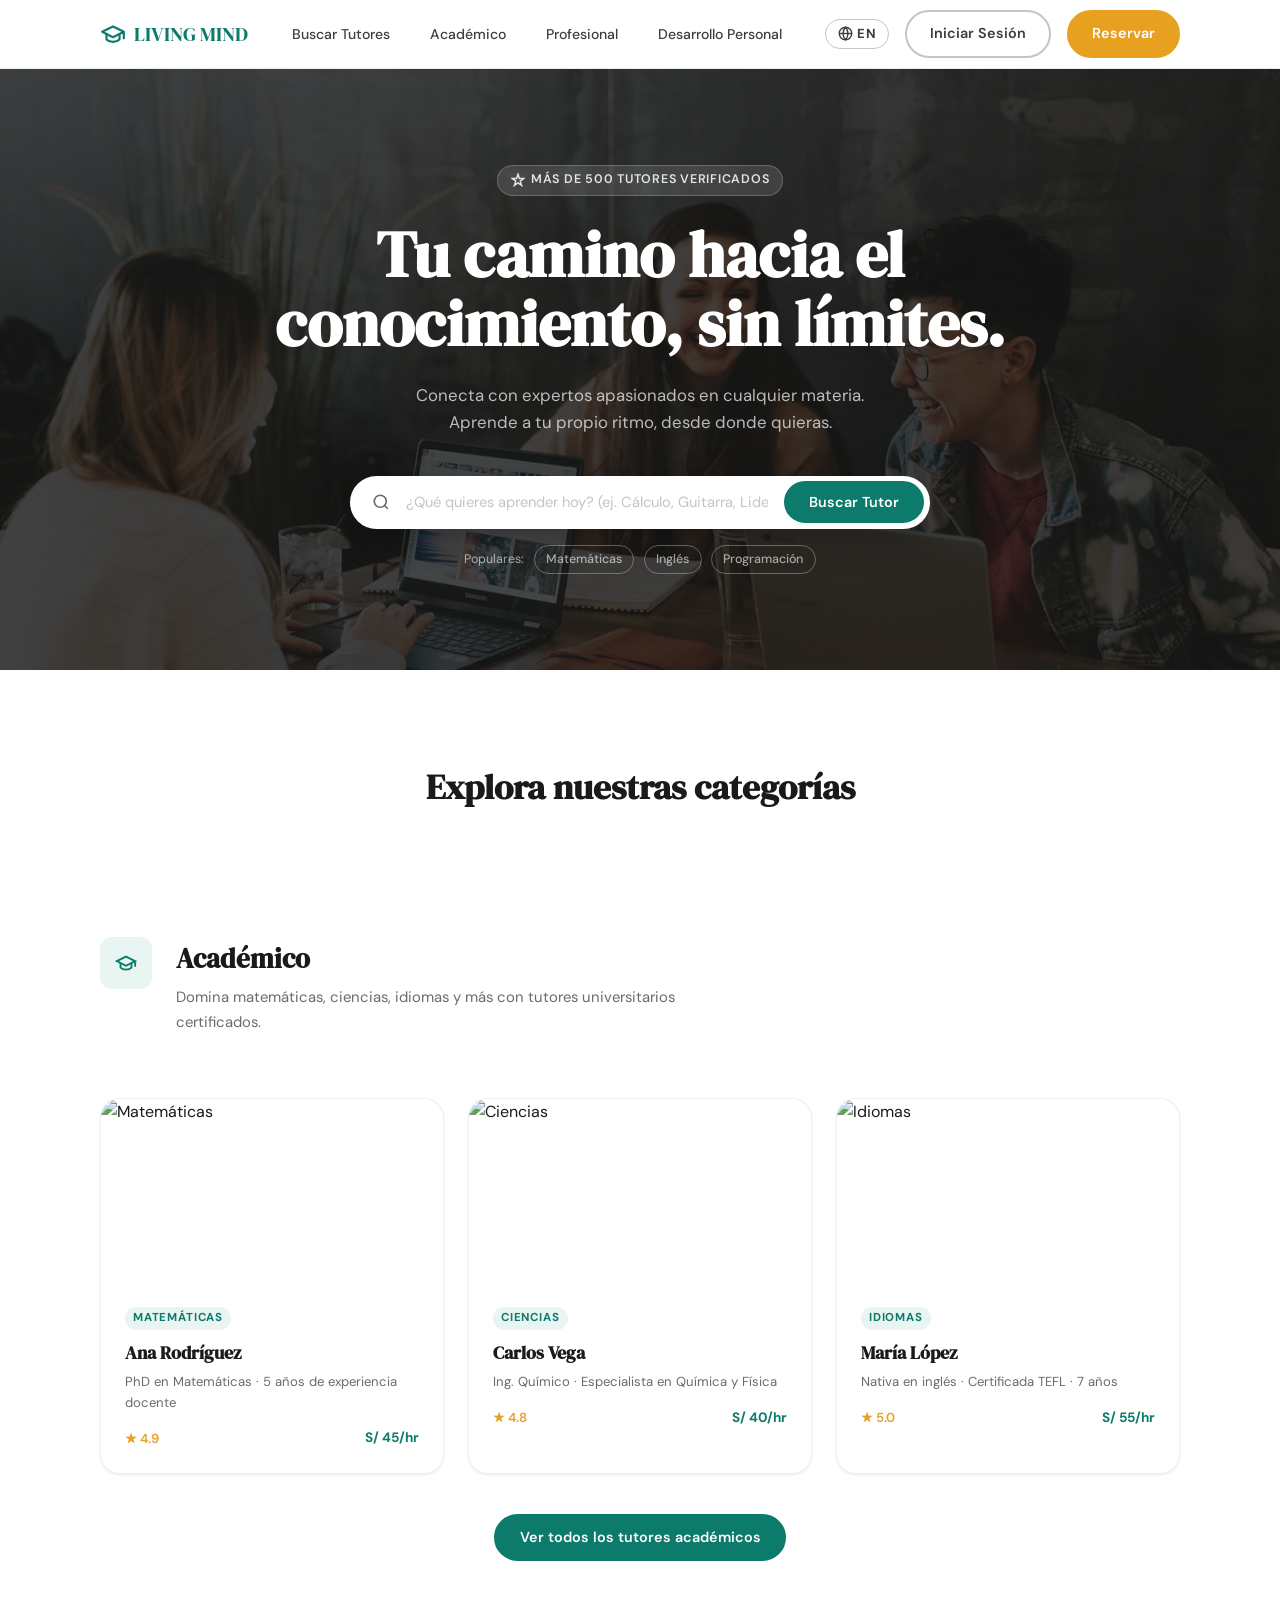
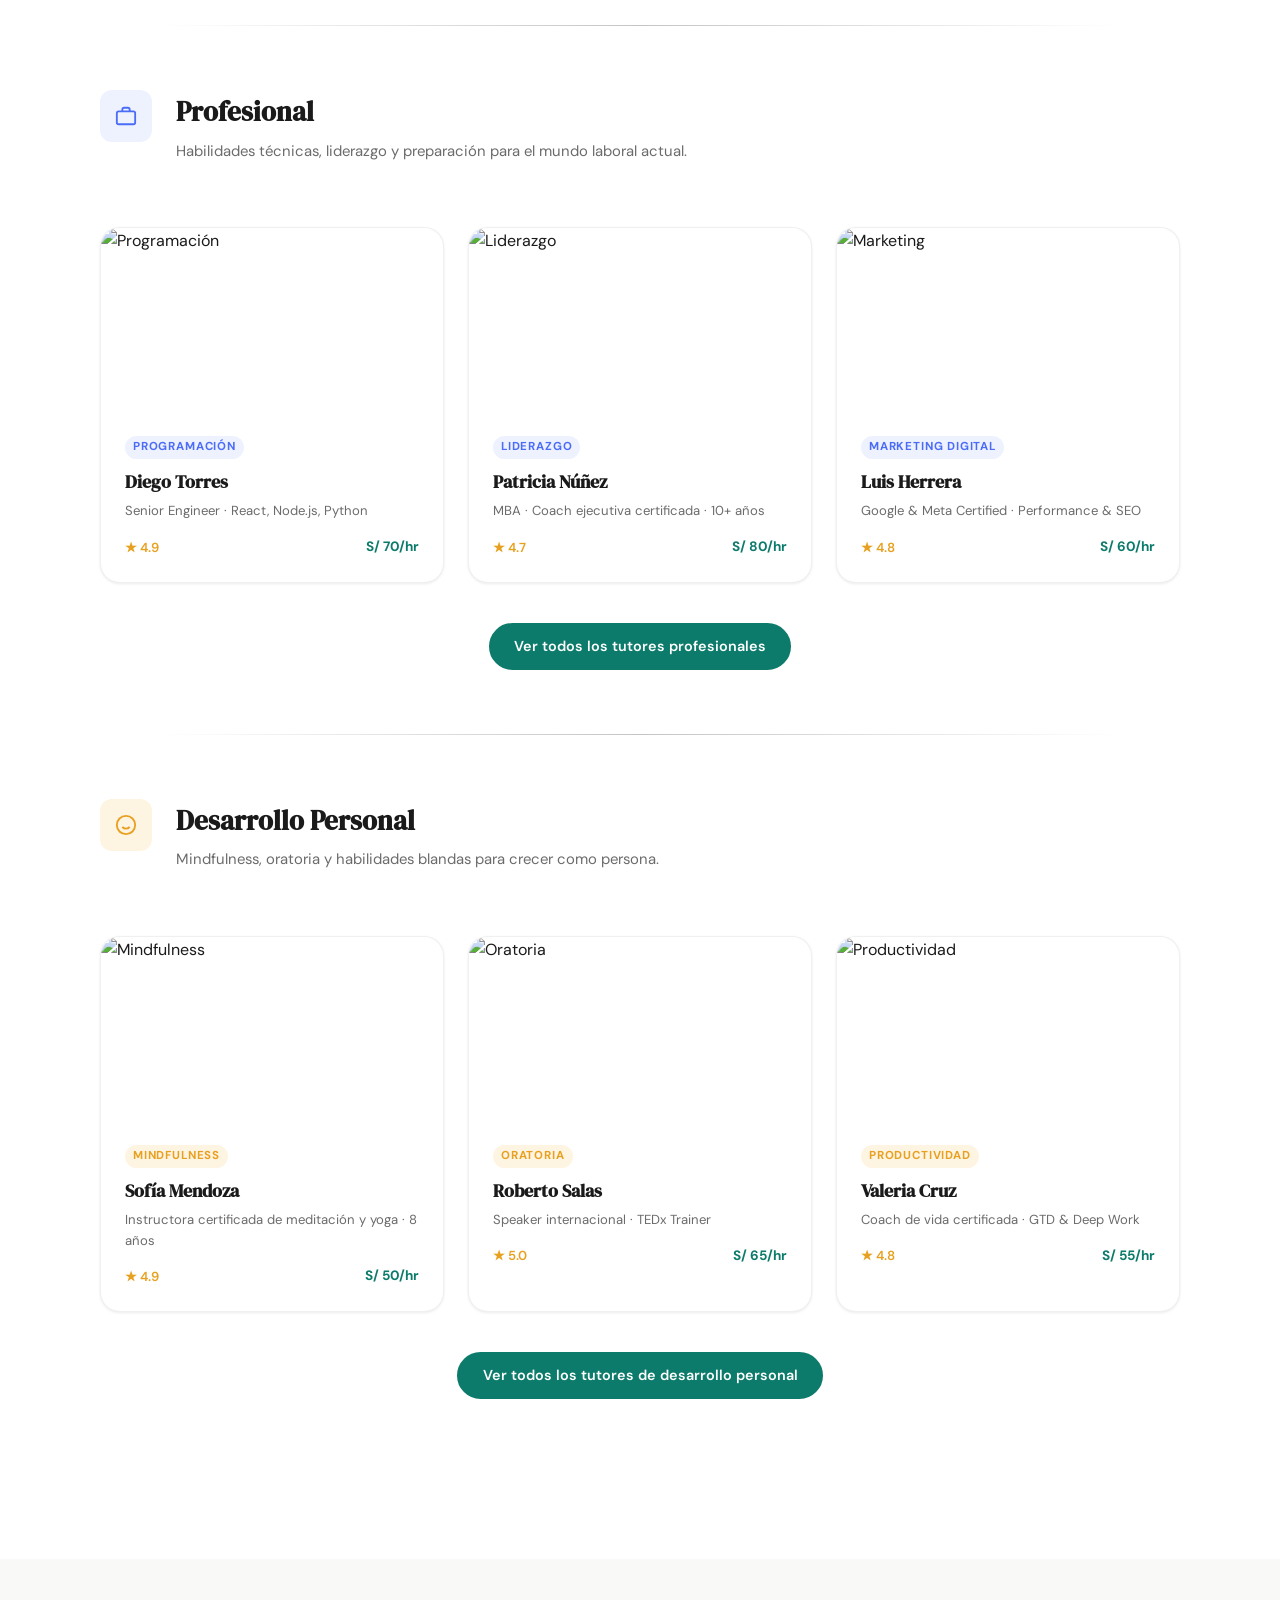
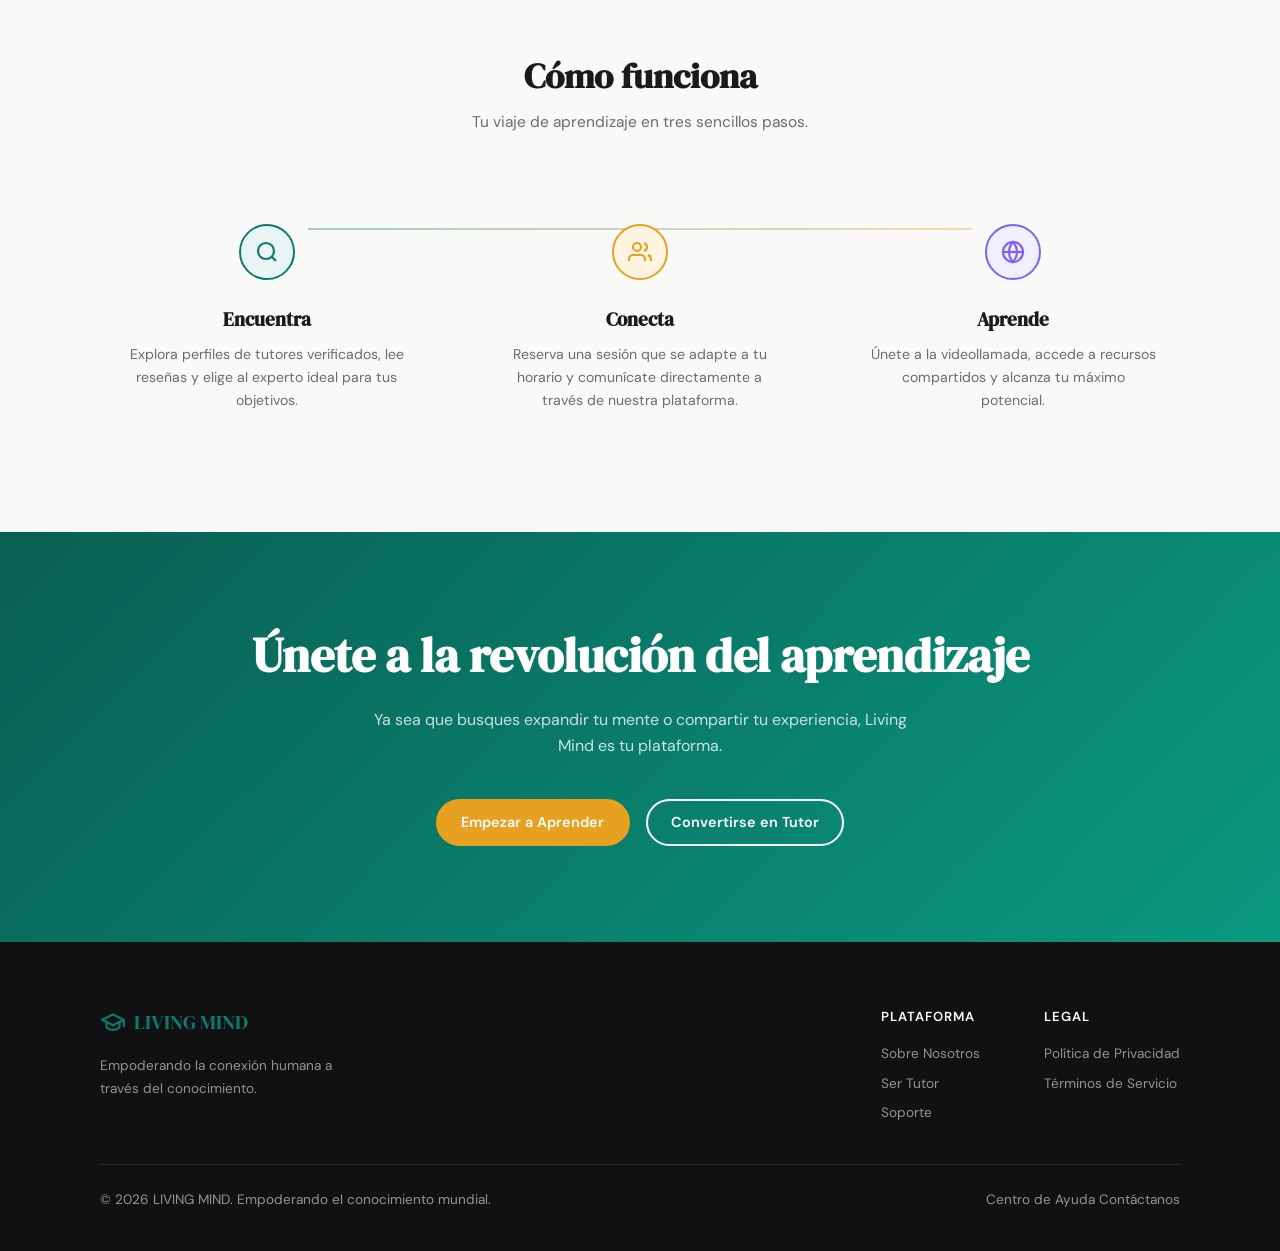
==== commit fc2f5924: "feat: update image sources in index.html and tutor.html to use local assets" ====
--- a/index.html
+++ b/index.html
@@ -4,8 +4,8 @@
   <meta charset="UTF-8" />
   <meta name="viewport" content="width=device-width, initial-scale=1.0" />
   <title data-i18n="page-title">LIVING MIND — Tu camino hacia el conocimiento</title>
-  <link rel="stylesheet" href="../css/main.css" />
-  <link rel="stylesheet" href="../css/index.css" />
+  <link rel="stylesheet" href="css/main.css" />
+  <link rel="stylesheet" href="css/index.css" />
 </head>
 <body>
 
@@ -15,7 +15,7 @@
   <header class="navbar">
     <div class="container navbar__inner">
 
-      <!-- LOGO: graduation cap icon (same as Académico card) -->
+      <!-- LOGO: graduation cap icon -->
       <a href="index.html" class="navbar__logo">
         <svg width="28" height="28" viewBox="0 0 24 24" fill="none"
              stroke="currentColor" stroke-width="2" stroke-linecap="round" stroke-linejoin="round">
@@ -118,7 +118,7 @@
           </div>
           <div class="tutor-cards" data-stagger>
             <article class="tutor-card fade-up">
-              <img src="https://images.unsplash.com/photo-1509062522246-3755977927d7?w=400&q=80" alt="Matemáticas" loading="lazy"/>
+              <img src="../LIVINGMIND-LANDING-PAGE/assets/Images/math.webp" alt="Matemáticas" loading="lazy"/>
               <div class="tutor-card__body">
                 <span class="tutor-card__subject" data-i18n="subj-math">Matemáticas</span>
                 <h4>Ana Rodríguez</h4>
@@ -130,7 +130,7 @@
               </div>
             </article>
             <article class="tutor-card fade-up">
-              <img src="https://images.unsplash.com/photo-1532094349884-543559196de1?w=400&q=80" alt="Ciencias" loading="lazy"/>
+              <img src="../LIVINGMIND-LANDING-PAGE/assets/Images/science.webp" alt="Ciencias" loading="lazy"/>
               <div class="tutor-card__body">
                 <span class="tutor-card__subject" data-i18n="subj-science">Ciencias</span>
                 <h4>Carlos Vega</h4>
@@ -142,7 +142,7 @@
               </div>
             </article>
             <article class="tutor-card fade-up">
-              <img src="https://images.unsplash.com/photo-1546410531-bb4caa6b424d?w=400&q=80" alt="Idiomas" loading="lazy"/>
+              <img src="../LIVINGMIND-LANDING-PAGE/assets/Images/languages.webp" alt="Idiomas" loading="lazy"/>
               <div class="tutor-card__body">
                 <span class="tutor-card__subject" data-i18n="subj-languages">Idiomas</span>
                 <h4>María López</h4>
@@ -177,7 +177,7 @@
           </div>
           <div class="tutor-cards" data-stagger>
             <article class="tutor-card fade-up">
-              <img src="https://images.unsplash.com/photo-1517694712202-14dd9538aa97?w=400&q=80" alt="Programación" loading="lazy"/>
+              <img src="../LIVINGMIND-LANDING-PAGE/assets/Images/programming.webp" alt="Programación" loading="lazy"/>
               <div class="tutor-card__body">
                 <span class="tutor-card__subject tutor-card__subject--blue" data-i18n="subj-programming">Programación</span>
                 <h4>Diego Torres</h4>
@@ -189,7 +189,7 @@
               </div>
             </article>
             <article class="tutor-card fade-up">
-              <img src="https://images.unsplash.com/photo-1552664730-d307ca884978?w=400&q=80" alt="Liderazgo" loading="lazy"/>
+              <img src="../LIVINGMIND-LANDING-PAGE/assets/Images/leadership.webp" alt="Liderazgo" loading="lazy"/>
               <div class="tutor-card__body">
                 <span class="tutor-card__subject tutor-card__subject--blue" data-i18n="subj-leadership">Liderazgo</span>
                 <h4>Patricia Núñez</h4>
@@ -201,7 +201,7 @@
               </div>
             </article>
             <article class="tutor-card fade-up">
-              <img src="https://images.unsplash.com/photo-1460925895917-afdab827c52f?w=400&q=80" alt="Marketing" loading="lazy"/>
+              <img src="../LIVINGMIND-LANDING-PAGE/assets/Images/marketing.webp" alt="Marketing" loading="lazy"/>
               <div class="tutor-card__body">
                 <span class="tutor-card__subject tutor-card__subject--blue" data-i18n="subj-marketing">Marketing Digital</span>
                 <h4>Luis Herrera</h4>
@@ -237,7 +237,7 @@
           </div>
           <div class="tutor-cards" data-stagger>
             <article class="tutor-card fade-up">
-              <img src="https://images.unsplash.com/photo-1506126613408-eca07ce68773?w=400&q=80" alt="Mindfulness" loading="lazy"/>
+              <img src="../LIVINGMIND-LANDING-PAGE/assets/Images/mindfulness.webp" alt="Mindfulness" loading="lazy"/>
               <div class="tutor-card__body">
                 <span class="tutor-card__subject tutor-card__subject--amber" data-i18n="subj-mindfulness">Mindfulness</span>
                 <h4>Sofía Mendoza</h4>
@@ -249,7 +249,7 @@
               </div>
             </article>
             <article class="tutor-card fade-up">
-              <img src="https://images.unsplash.com/photo-1475721027785-f74eccf877e2?w=400&q=80" alt="Oratoria" loading="lazy"/>
+              <img src="../LIVINGMIND-LANDING-PAGE/assets/Images/public-speaking.webp" alt="Oratoria" loading="lazy"/>
               <div class="tutor-card__body">
                 <span class="tutor-card__subject tutor-card__subject--amber" data-i18n="subj-public-speaking">Oratoria</span>
                 <h4>Roberto Salas</h4>
@@ -261,7 +261,7 @@
               </div>
             </article>
             <article class="tutor-card fade-up">
-              <img src="https://images.unsplash.com/photo-1516534775068-ba3e7458af70?w=400&q=80" alt="Productividad" loading="lazy"/>
+              <img src="../LIVINGMIND-LANDING-PAGE/assets/Images/productivity.webp" alt="Productividad" loading="lazy"/>
               <div class="tutor-card__body">
                 <span class="tutor-card__subject tutor-card__subject--amber" data-i18n="subj-productivity">Productividad</span>
                 <h4>Valeria Cruz</h4>
@@ -396,8 +396,8 @@
     </div>
   </footer>
 
-  <script src="../js/i18n.js"></script>
-  <script src="../js/main.js"></script>
-  <script src="../js/index.js"></script>
+  <script src="js/i18n.js"></script>
+  <script src="js/main.js"></script>
+  <script src="js/index.js"></script>
 </body>
-</html>+</html>
--- a/css/index.css
+++ b/css/index.css
@@ -15,7 +15,7 @@
 .hero__bg {
   position: absolute;
   inset: 0;
-  background-image: url('https://images.unsplash.com/photo-1522202176988-66273c2fd55f?w=1400&q=80');
+  background-image: url('../assets/Images/hero-bg.webp');
   background-size: cover;
   background-position: center top;
   opacity: .22;
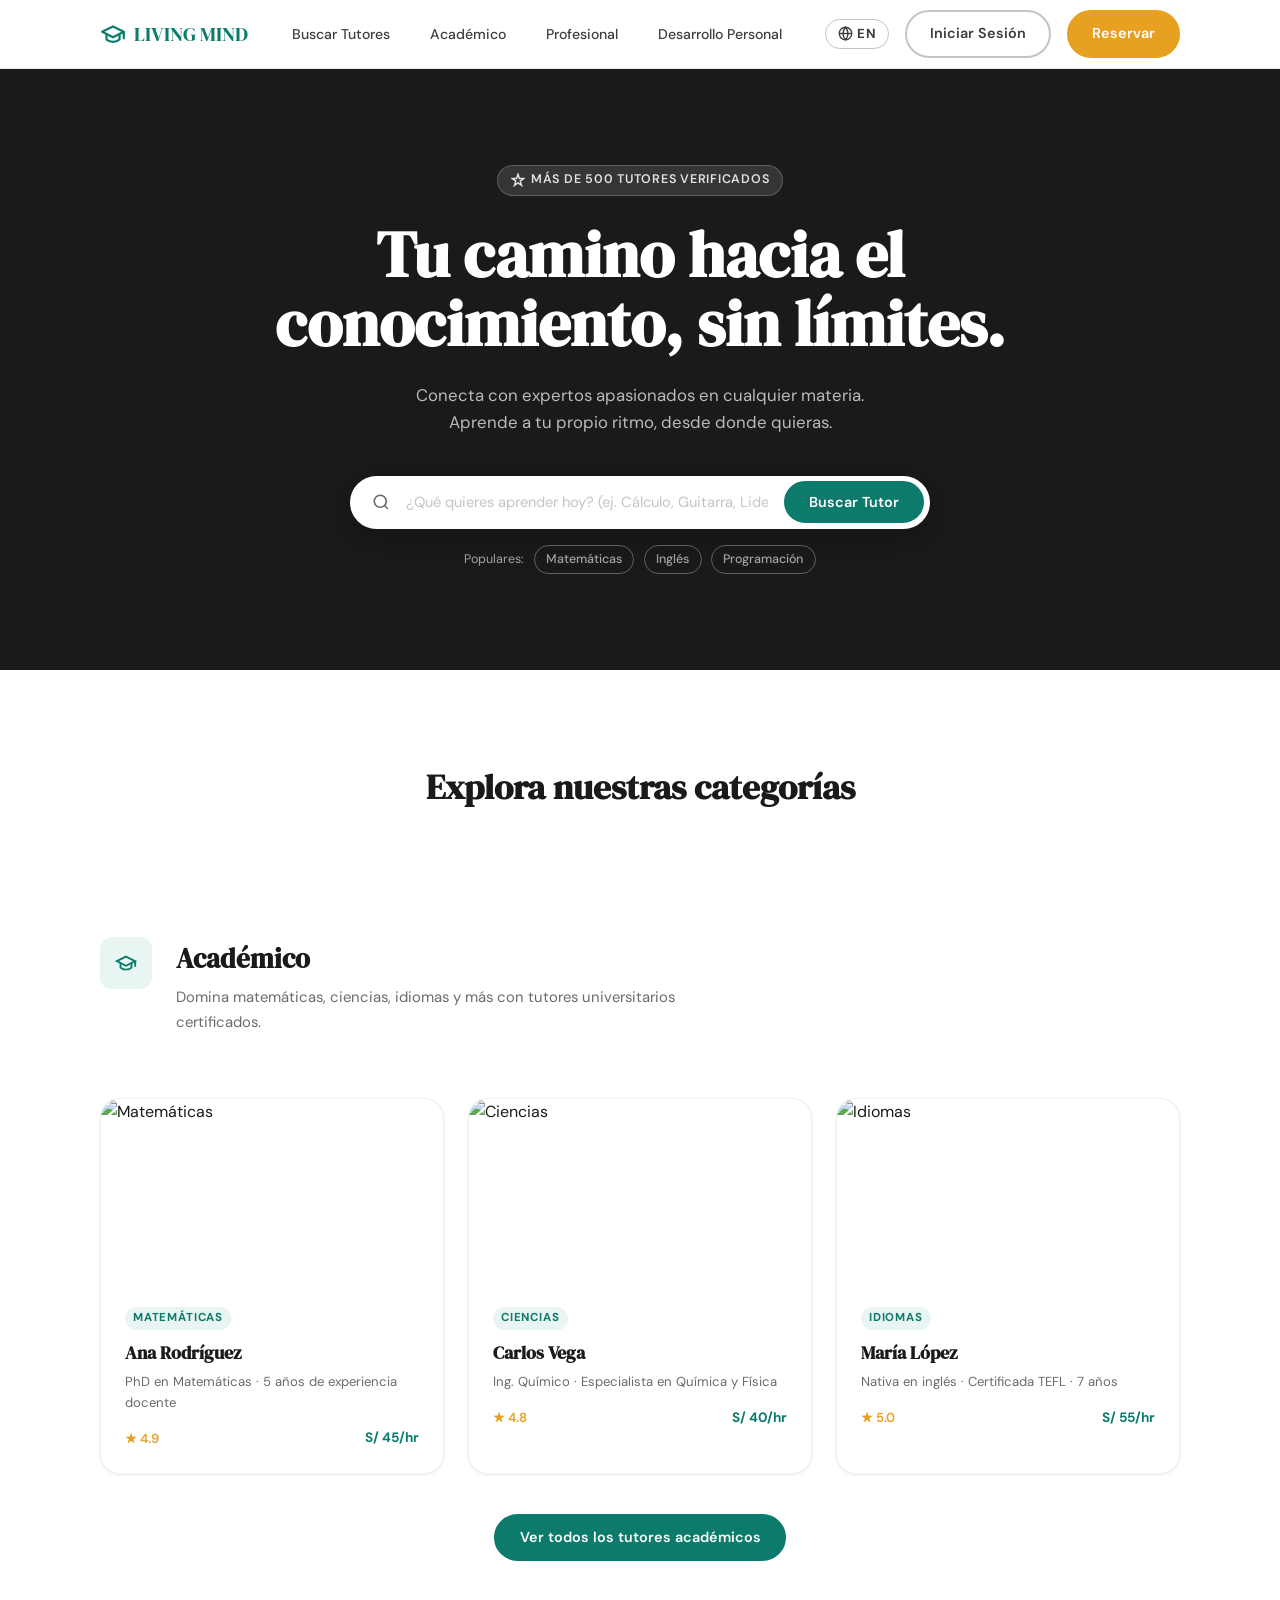
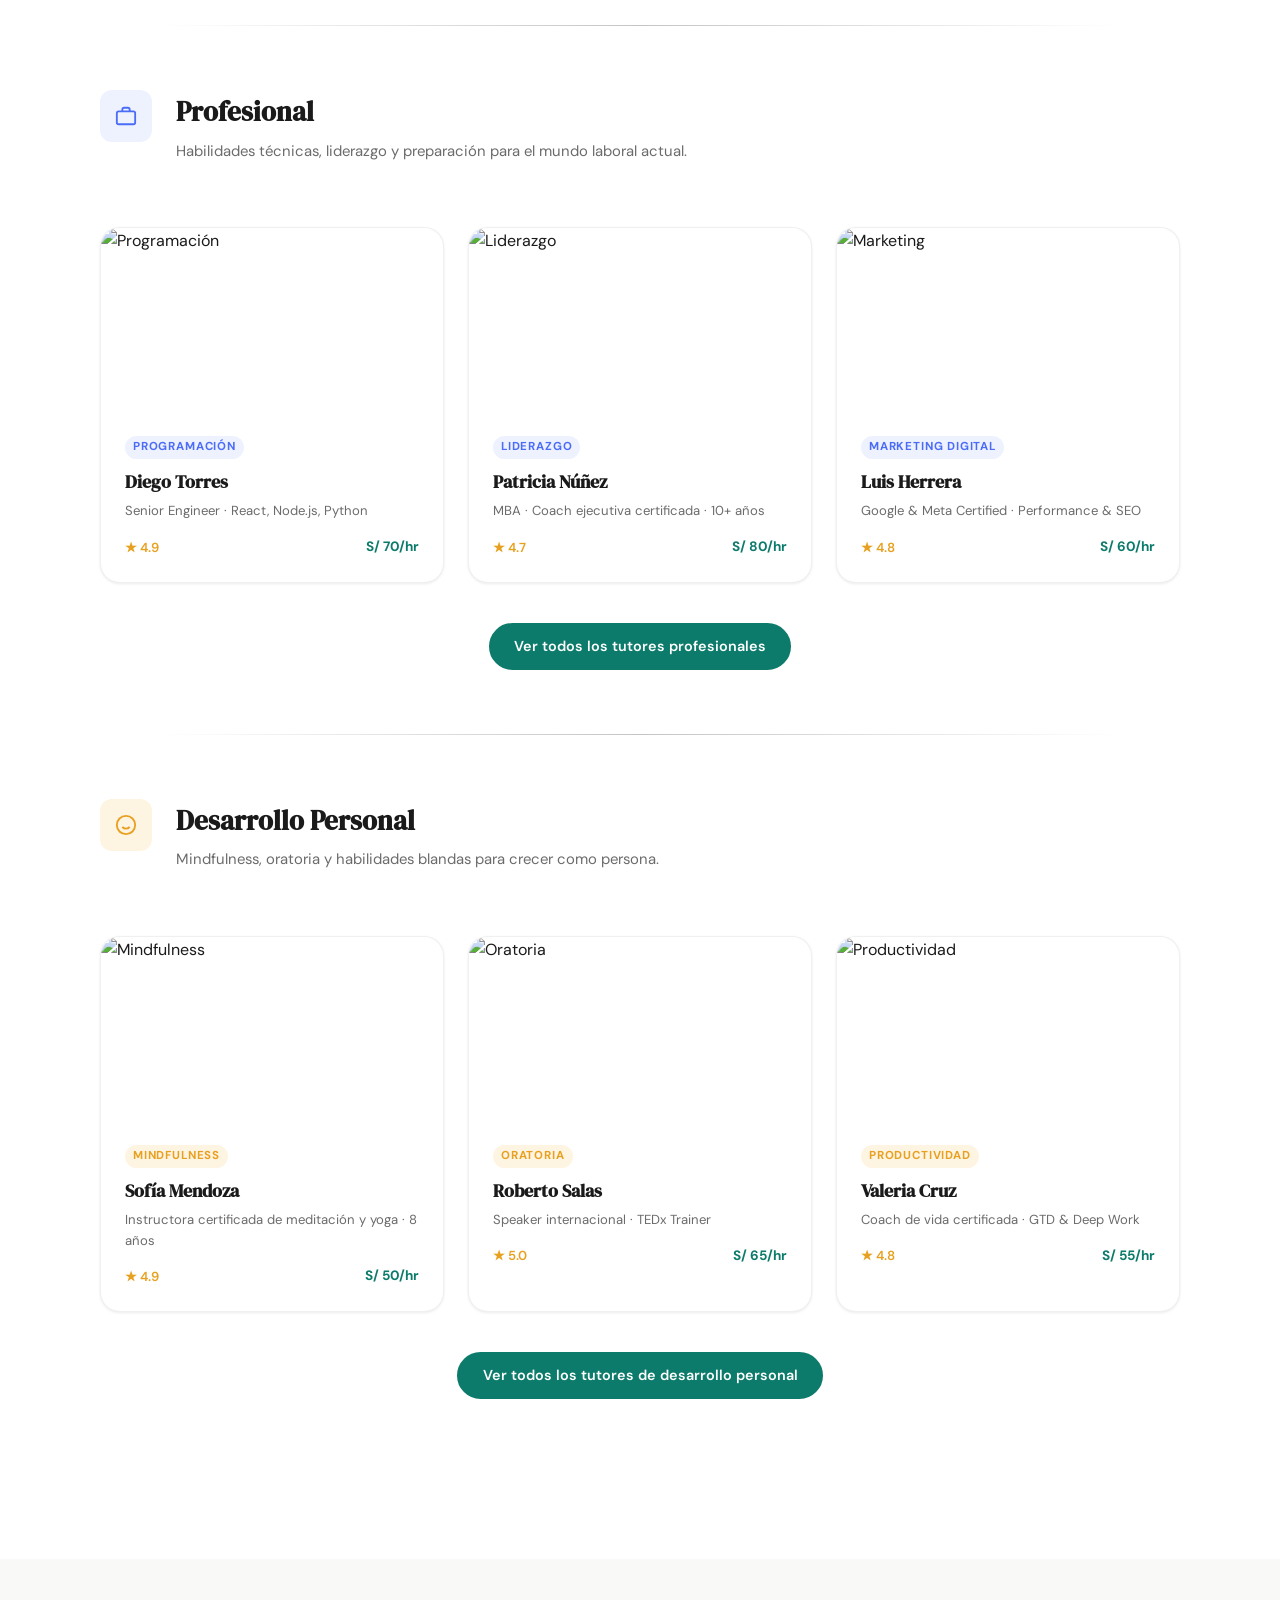
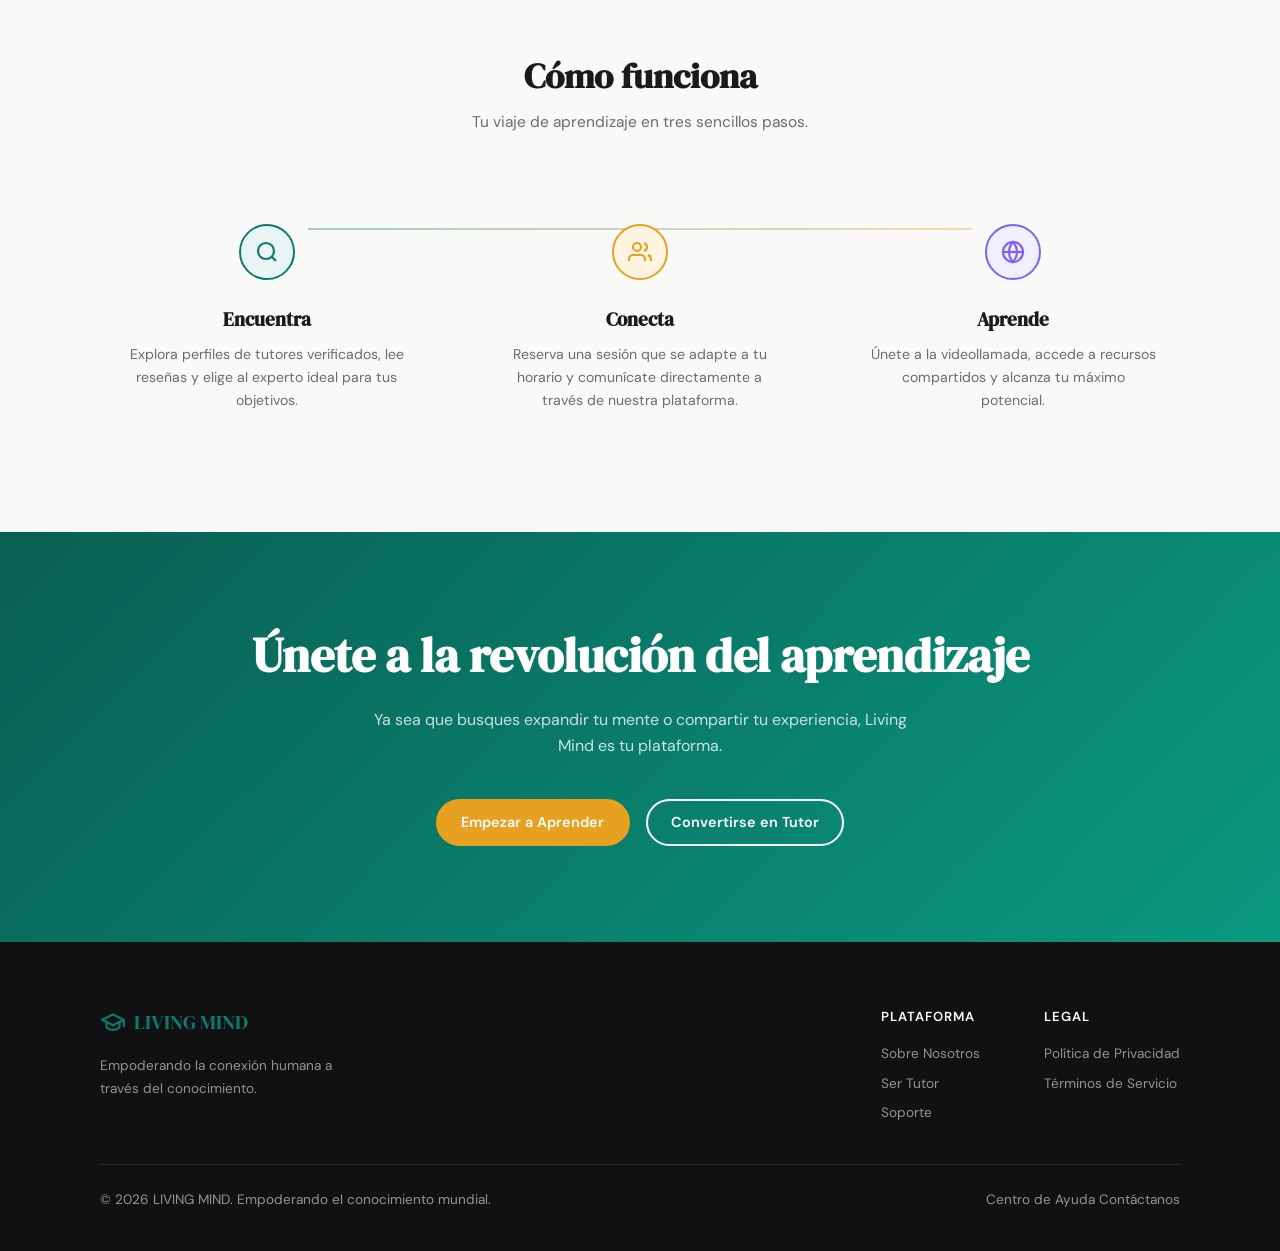
==== commit c71f85c6: "Revert "Feat(images): update image sources in index.html and tutor.html to use local assets"" ====
--- a/index.html
+++ b/index.html
@@ -15,7 +15,7 @@
   <header class="navbar">
     <div class="container navbar__inner">
 
-      <!-- LOGO: graduation cap icon -->
+      <!-- LOGO: graduation cap icon (same as Académico card) -->
       <a href="index.html" class="navbar__logo">
         <svg width="28" height="28" viewBox="0 0 24 24" fill="none"
              stroke="currentColor" stroke-width="2" stroke-linecap="round" stroke-linejoin="round">
@@ -118,7 +118,7 @@
           </div>
           <div class="tutor-cards" data-stagger>
             <article class="tutor-card fade-up">
-              <img src="../LIVINGMIND-LANDING-PAGE/assets/Images/math.webp" alt="Matemáticas" loading="lazy"/>
+              <img src="https://images.unsplash.com/photo-1509062522246-3755977927d7?w=400&q=80" alt="Matemáticas" loading="lazy"/>
               <div class="tutor-card__body">
                 <span class="tutor-card__subject" data-i18n="subj-math">Matemáticas</span>
                 <h4>Ana Rodríguez</h4>
@@ -130,7 +130,7 @@
               </div>
             </article>
             <article class="tutor-card fade-up">
-              <img src="../LIVINGMIND-LANDING-PAGE/assets/Images/science.webp" alt="Ciencias" loading="lazy"/>
+              <img src="https://images.unsplash.com/photo-1532094349884-543559196de1?w=400&q=80" alt="Ciencias" loading="lazy"/>
               <div class="tutor-card__body">
                 <span class="tutor-card__subject" data-i18n="subj-science">Ciencias</span>
                 <h4>Carlos Vega</h4>
@@ -142,7 +142,7 @@
               </div>
             </article>
             <article class="tutor-card fade-up">
-              <img src="../LIVINGMIND-LANDING-PAGE/assets/Images/languages.webp" alt="Idiomas" loading="lazy"/>
+              <img src="https://images.unsplash.com/photo-1546410531-bb4caa6b424d?w=400&q=80" alt="Idiomas" loading="lazy"/>
               <div class="tutor-card__body">
                 <span class="tutor-card__subject" data-i18n="subj-languages">Idiomas</span>
                 <h4>María López</h4>
@@ -177,7 +177,7 @@
           </div>
           <div class="tutor-cards" data-stagger>
             <article class="tutor-card fade-up">
-              <img src="../LIVINGMIND-LANDING-PAGE/assets/Images/programming.webp" alt="Programación" loading="lazy"/>
+              <img src="https://images.unsplash.com/photo-1517694712202-14dd9538aa97?w=400&q=80" alt="Programación" loading="lazy"/>
               <div class="tutor-card__body">
                 <span class="tutor-card__subject tutor-card__subject--blue" data-i18n="subj-programming">Programación</span>
                 <h4>Diego Torres</h4>
@@ -189,7 +189,7 @@
               </div>
             </article>
             <article class="tutor-card fade-up">
-              <img src="../LIVINGMIND-LANDING-PAGE/assets/Images/leadership.webp" alt="Liderazgo" loading="lazy"/>
+              <img src="https://images.unsplash.com/photo-1552664730-d307ca884978?w=400&q=80" alt="Liderazgo" loading="lazy"/>
               <div class="tutor-card__body">
                 <span class="tutor-card__subject tutor-card__subject--blue" data-i18n="subj-leadership">Liderazgo</span>
                 <h4>Patricia Núñez</h4>
@@ -201,7 +201,7 @@
               </div>
             </article>
             <article class="tutor-card fade-up">
-              <img src="../LIVINGMIND-LANDING-PAGE/assets/Images/marketing.webp" alt="Marketing" loading="lazy"/>
+              <img src="https://images.unsplash.com/photo-1460925895917-afdab827c52f?w=400&q=80" alt="Marketing" loading="lazy"/>
               <div class="tutor-card__body">
                 <span class="tutor-card__subject tutor-card__subject--blue" data-i18n="subj-marketing">Marketing Digital</span>
                 <h4>Luis Herrera</h4>
@@ -237,7 +237,7 @@
           </div>
           <div class="tutor-cards" data-stagger>
             <article class="tutor-card fade-up">
-              <img src="../LIVINGMIND-LANDING-PAGE/assets/Images/mindfulness.webp" alt="Mindfulness" loading="lazy"/>
+              <img src="https://images.unsplash.com/photo-1506126613408-eca07ce68773?w=400&q=80" alt="Mindfulness" loading="lazy"/>
               <div class="tutor-card__body">
                 <span class="tutor-card__subject tutor-card__subject--amber" data-i18n="subj-mindfulness">Mindfulness</span>
                 <h4>Sofía Mendoza</h4>
@@ -249,7 +249,7 @@
               </div>
             </article>
             <article class="tutor-card fade-up">
-              <img src="../LIVINGMIND-LANDING-PAGE/assets/Images/public-speaking.webp" alt="Oratoria" loading="lazy"/>
+              <img src="https://images.unsplash.com/photo-1475721027785-f74eccf877e2?w=400&q=80" alt="Oratoria" loading="lazy"/>
               <div class="tutor-card__body">
                 <span class="tutor-card__subject tutor-card__subject--amber" data-i18n="subj-public-speaking">Oratoria</span>
                 <h4>Roberto Salas</h4>
@@ -261,7 +261,7 @@
               </div>
             </article>
             <article class="tutor-card fade-up">
-              <img src="../LIVINGMIND-LANDING-PAGE/assets/Images/productivity.webp" alt="Productividad" loading="lazy"/>
+              <img src="https://images.unsplash.com/photo-1516534775068-ba3e7458af70?w=400&q=80" alt="Productividad" loading="lazy"/>
               <div class="tutor-card__body">
                 <span class="tutor-card__subject tutor-card__subject--amber" data-i18n="subj-productivity">Productividad</span>
                 <h4>Valeria Cruz</h4>
@@ -400,4 +400,4 @@
   <script src="js/main.js"></script>
   <script src="js/index.js"></script>
 </body>
-</html>
+</html>
--- a/css/index.css
+++ b/css/index.css
@@ -15,7 +15,7 @@
 .hero__bg {
   position: absolute;
   inset: 0;
-  background-image: url('../assets/Images/hero-bg.webp');
+  background-image: url('https://images.unsplash.com/photo-1522202176988-66273c2fd55f?w=1400&q=80');
   background-size: cover;
   background-position: center top;
   opacity: .22;
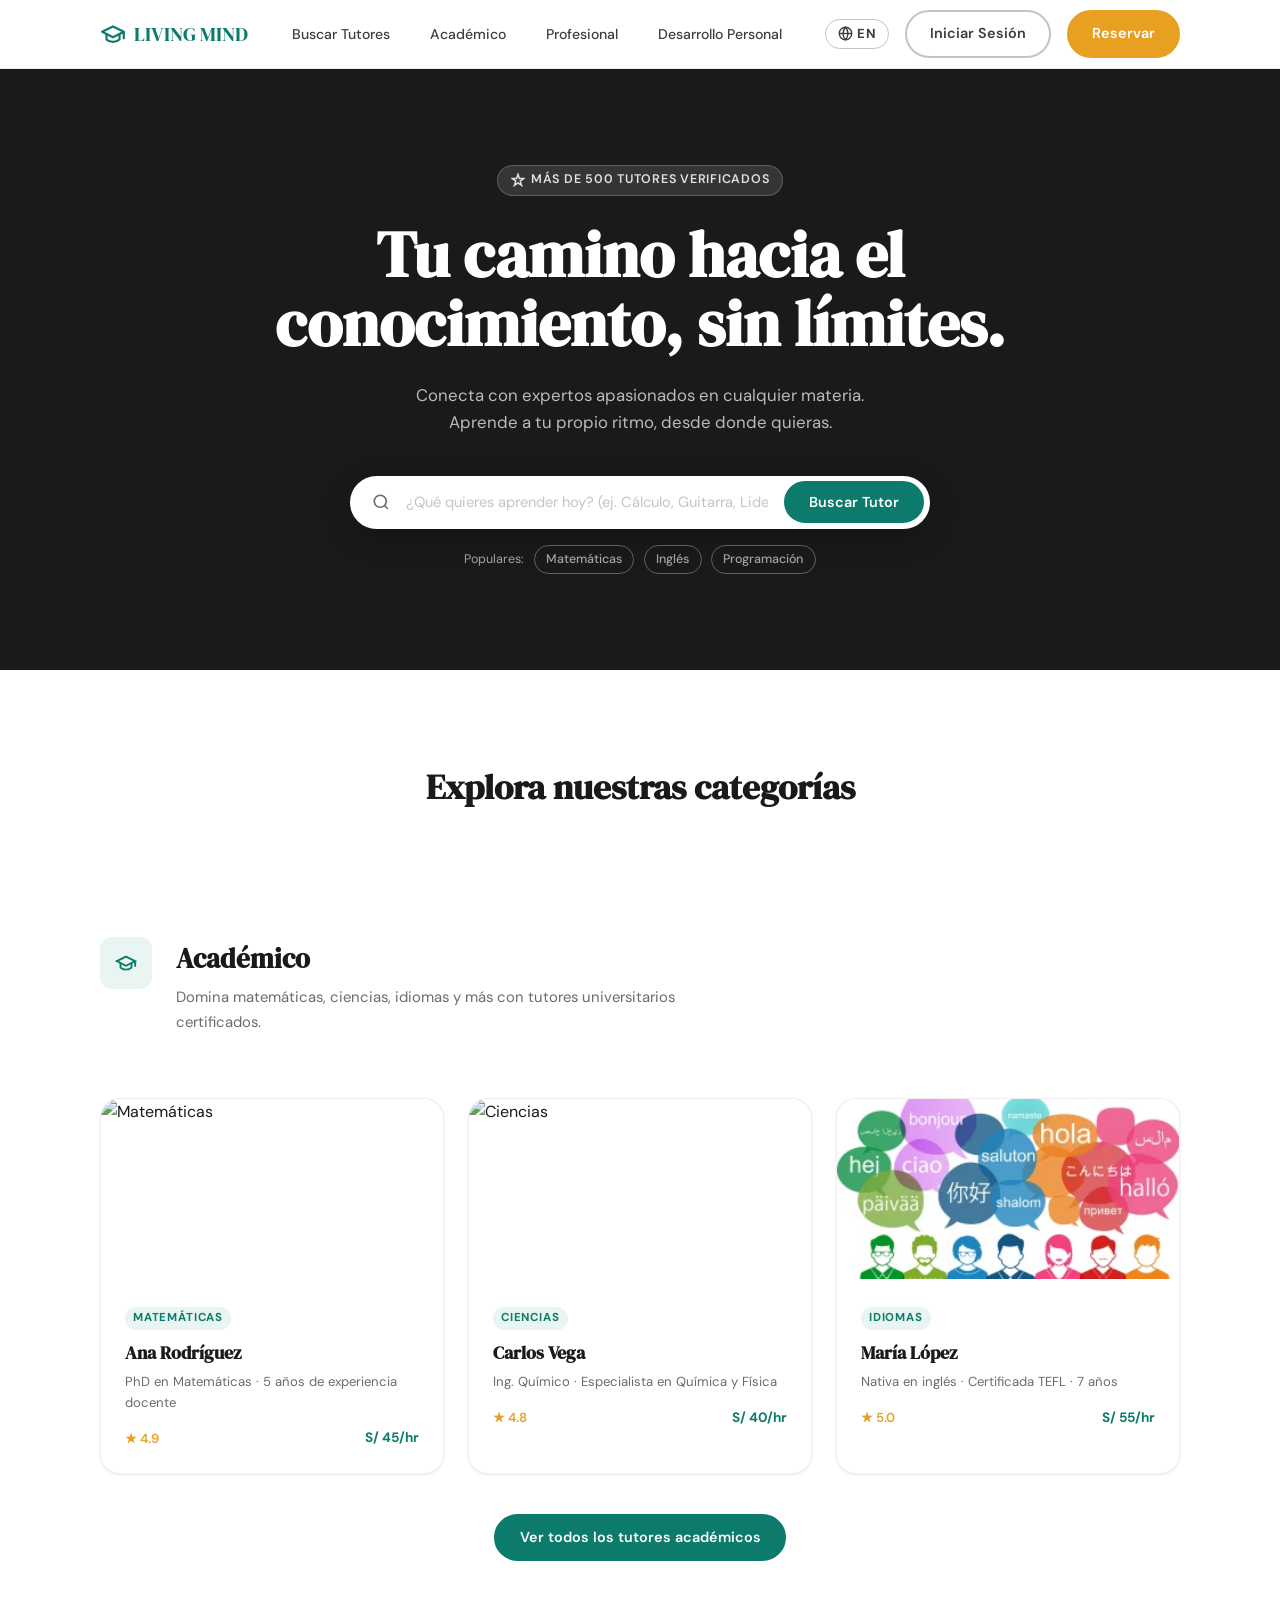
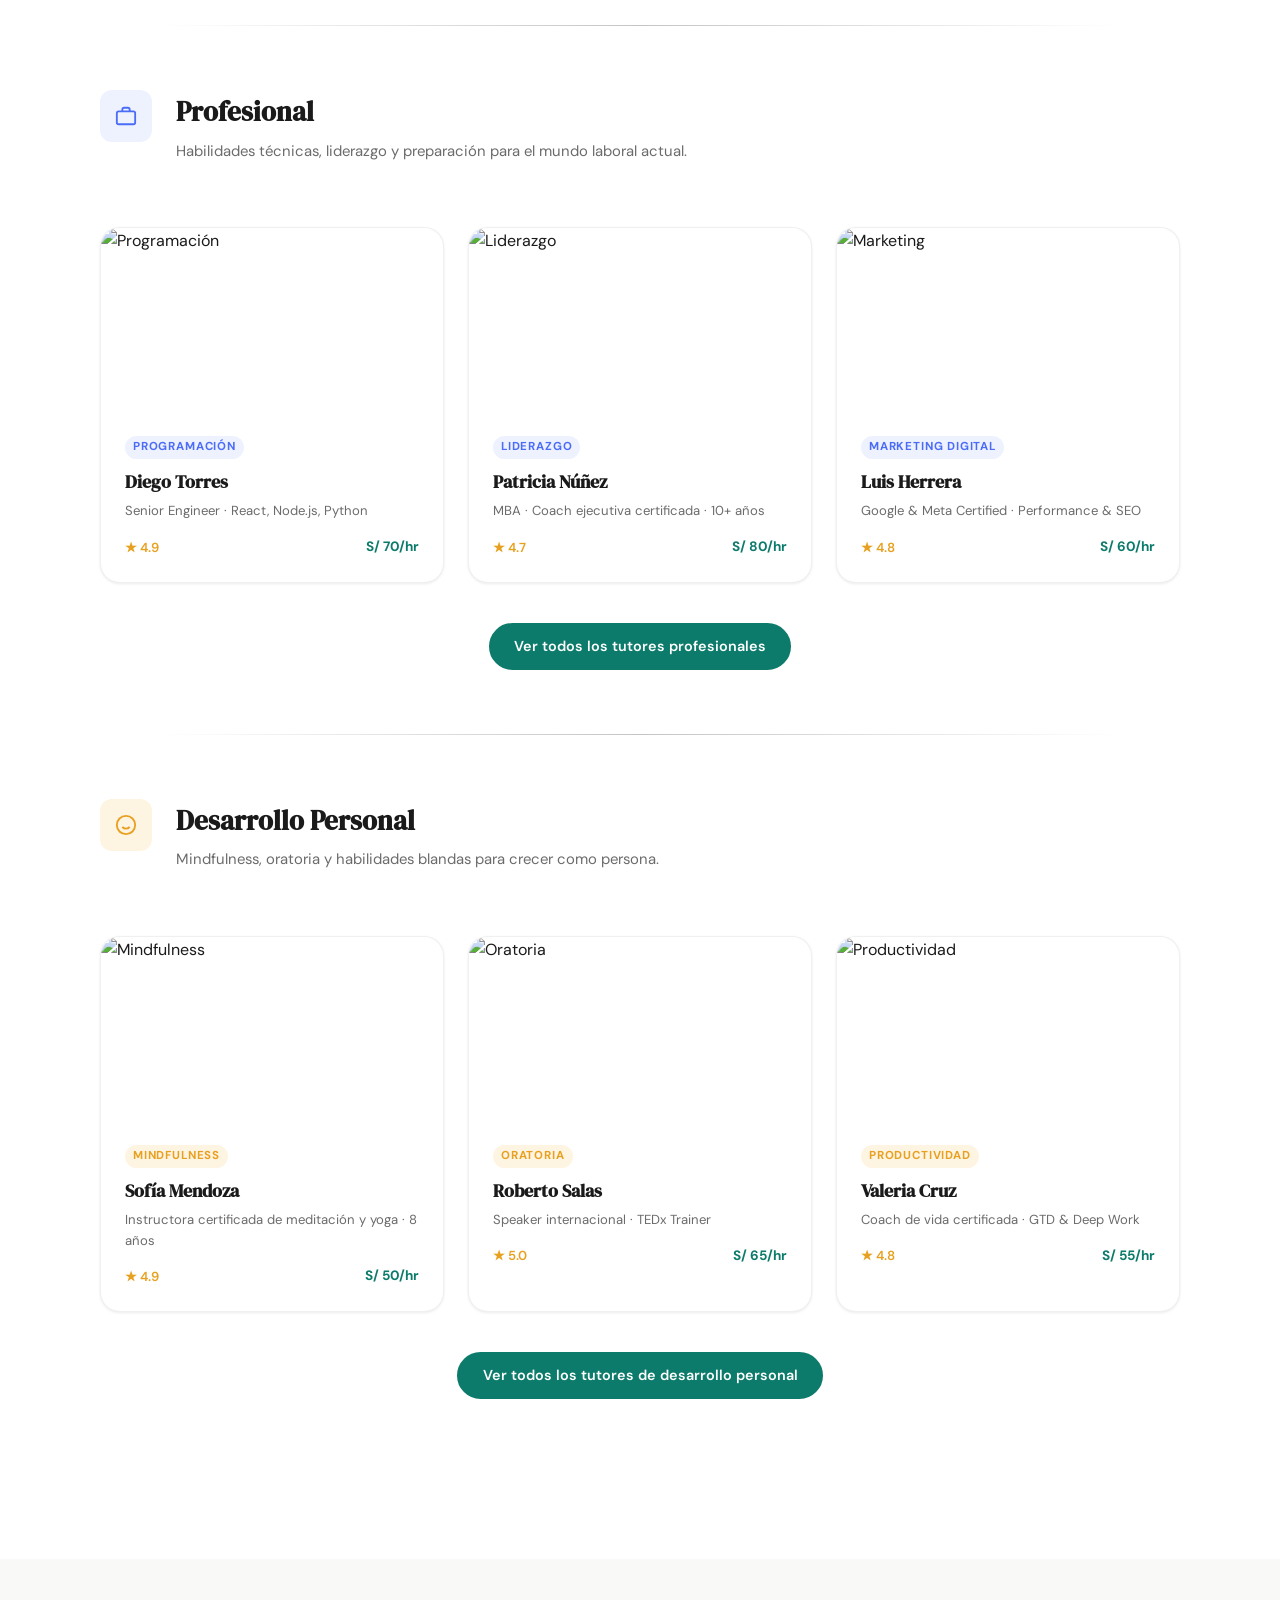
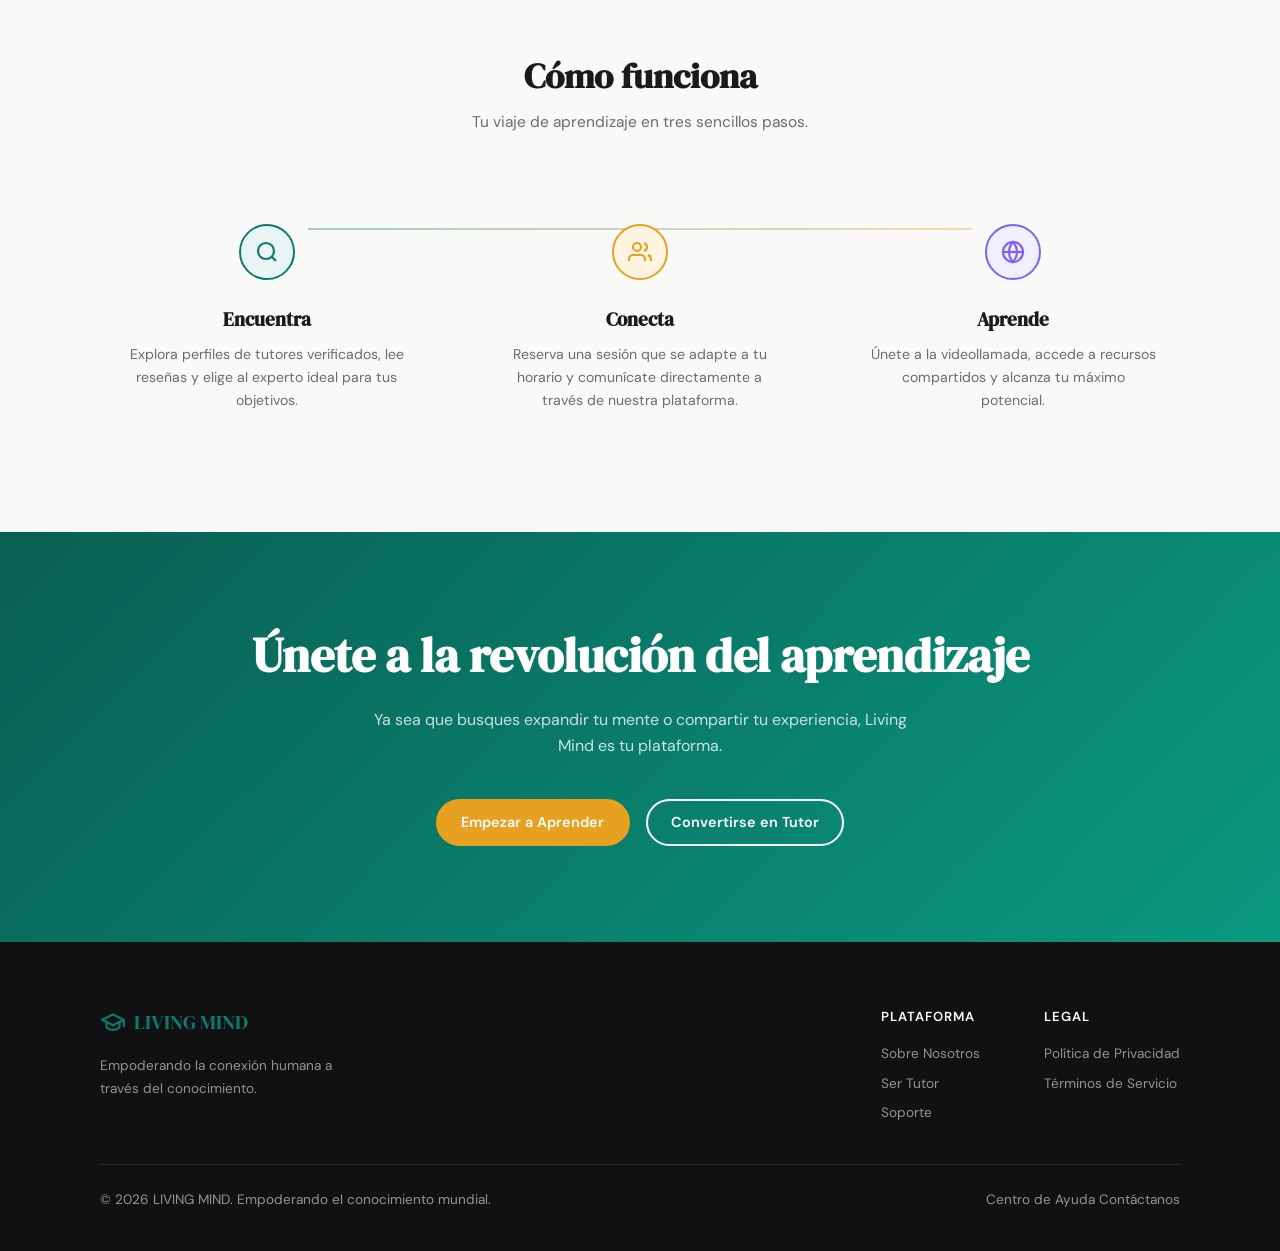
==== commit 451edd56: "feat: update image paths in index.html and tutor.html to use local assets" ====
--- a/index.html
+++ b/index.html
@@ -15,7 +15,7 @@
   <header class="navbar">
     <div class="container navbar__inner">
 
-      <!-- LOGO: graduation cap icon (same as Académico card) -->
+      <!-- LOGO: graduation cap icon -->
       <a href="index.html" class="navbar__logo">
         <svg width="28" height="28" viewBox="0 0 24 24" fill="none"
              stroke="currentColor" stroke-width="2" stroke-linecap="round" stroke-linejoin="round">
@@ -93,7 +93,7 @@
     </section>
 
     <!-- ═══════════════════════════════════════════
-         CATEGORIES  (3 sections with ids for nav)
+         CATEGORIES
     ════════════════════════════════════════════ -->
     <section class="categories" id="categories-section">
       <div class="container">
@@ -118,7 +118,7 @@
           </div>
           <div class="tutor-cards" data-stagger>
             <article class="tutor-card fade-up">
-              <img src="https://images.unsplash.com/photo-1509062522246-3755977927d7?w=400&q=80" alt="Matemáticas" loading="lazy"/>
+              <img src="assets/Images/math.webp" alt="Matemáticas" loading="lazy"/>
               <div class="tutor-card__body">
                 <span class="tutor-card__subject" data-i18n="subj-math">Matemáticas</span>
                 <h4>Ana Rodríguez</h4>
@@ -130,7 +130,7 @@
               </div>
             </article>
             <article class="tutor-card fade-up">
-              <img src="https://images.unsplash.com/photo-1532094349884-543559196de1?w=400&q=80" alt="Ciencias" loading="lazy"/>
+              <img src="assets/Images/science.webp" alt="Ciencias" loading="lazy"/>
               <div class="tutor-card__body">
                 <span class="tutor-card__subject" data-i18n="subj-science">Ciencias</span>
                 <h4>Carlos Vega</h4>
@@ -142,7 +142,7 @@
               </div>
             </article>
             <article class="tutor-card fade-up">
-              <img src="https://images.unsplash.com/photo-1546410531-bb4caa6b424d?w=400&q=80" alt="Idiomas" loading="lazy"/>
+              <img src="assets/Images/languages.webp" alt="Idiomas" loading="lazy"/>
               <div class="tutor-card__body">
                 <span class="tutor-card__subject" data-i18n="subj-languages">Idiomas</span>
                 <h4>María López</h4>
@@ -177,7 +177,7 @@
           </div>
           <div class="tutor-cards" data-stagger>
             <article class="tutor-card fade-up">
-              <img src="https://images.unsplash.com/photo-1517694712202-14dd9538aa97?w=400&q=80" alt="Programación" loading="lazy"/>
+              <img src="assets/Images/programming.webp" alt="Programación" loading="lazy"/>
               <div class="tutor-card__body">
                 <span class="tutor-card__subject tutor-card__subject--blue" data-i18n="subj-programming">Programación</span>
                 <h4>Diego Torres</h4>
@@ -189,7 +189,7 @@
               </div>
             </article>
             <article class="tutor-card fade-up">
-              <img src="https://images.unsplash.com/photo-1552664730-d307ca884978?w=400&q=80" alt="Liderazgo" loading="lazy"/>
+              <img src="assets/Images/leadership.webp" alt="Liderazgo" loading="lazy"/>
               <div class="tutor-card__body">
                 <span class="tutor-card__subject tutor-card__subject--blue" data-i18n="subj-leadership">Liderazgo</span>
                 <h4>Patricia Núñez</h4>
@@ -201,7 +201,7 @@
               </div>
             </article>
             <article class="tutor-card fade-up">
-              <img src="https://images.unsplash.com/photo-1460925895917-afdab827c52f?w=400&q=80" alt="Marketing" loading="lazy"/>
+              <img src="assets/Images/marketing.webp" alt="Marketing" loading="lazy"/>
               <div class="tutor-card__body">
                 <span class="tutor-card__subject tutor-card__subject--blue" data-i18n="subj-marketing">Marketing Digital</span>
                 <h4>Luis Herrera</h4>
@@ -237,7 +237,7 @@
           </div>
           <div class="tutor-cards" data-stagger>
             <article class="tutor-card fade-up">
-              <img src="https://images.unsplash.com/photo-1506126613408-eca07ce68773?w=400&q=80" alt="Mindfulness" loading="lazy"/>
+              <img src="assets/Images/mindfulness.webp" alt="Mindfulness" loading="lazy"/>
               <div class="tutor-card__body">
                 <span class="tutor-card__subject tutor-card__subject--amber" data-i18n="subj-mindfulness">Mindfulness</span>
                 <h4>Sofía Mendoza</h4>
@@ -249,7 +249,7 @@
               </div>
             </article>
             <article class="tutor-card fade-up">
-              <img src="https://images.unsplash.com/photo-1475721027785-f74eccf877e2?w=400&q=80" alt="Oratoria" loading="lazy"/>
+              <img src="assets/Images/public-speaking.webp" alt="Oratoria" loading="lazy"/>
               <div class="tutor-card__body">
                 <span class="tutor-card__subject tutor-card__subject--amber" data-i18n="subj-public-speaking">Oratoria</span>
                 <h4>Roberto Salas</h4>
@@ -261,7 +261,7 @@
               </div>
             </article>
             <article class="tutor-card fade-up">
-              <img src="https://images.unsplash.com/photo-1516534775068-ba3e7458af70?w=400&q=80" alt="Productividad" loading="lazy"/>
+              <img src="assets/Images/productivity.webp" alt="Productividad" loading="lazy"/>
               <div class="tutor-card__body">
                 <span class="tutor-card__subject tutor-card__subject--amber" data-i18n="subj-productivity">Productividad</span>
                 <h4>Valeria Cruz</h4>
@@ -400,4 +400,4 @@
   <script src="js/main.js"></script>
   <script src="js/index.js"></script>
 </body>
-</html>+</html>
